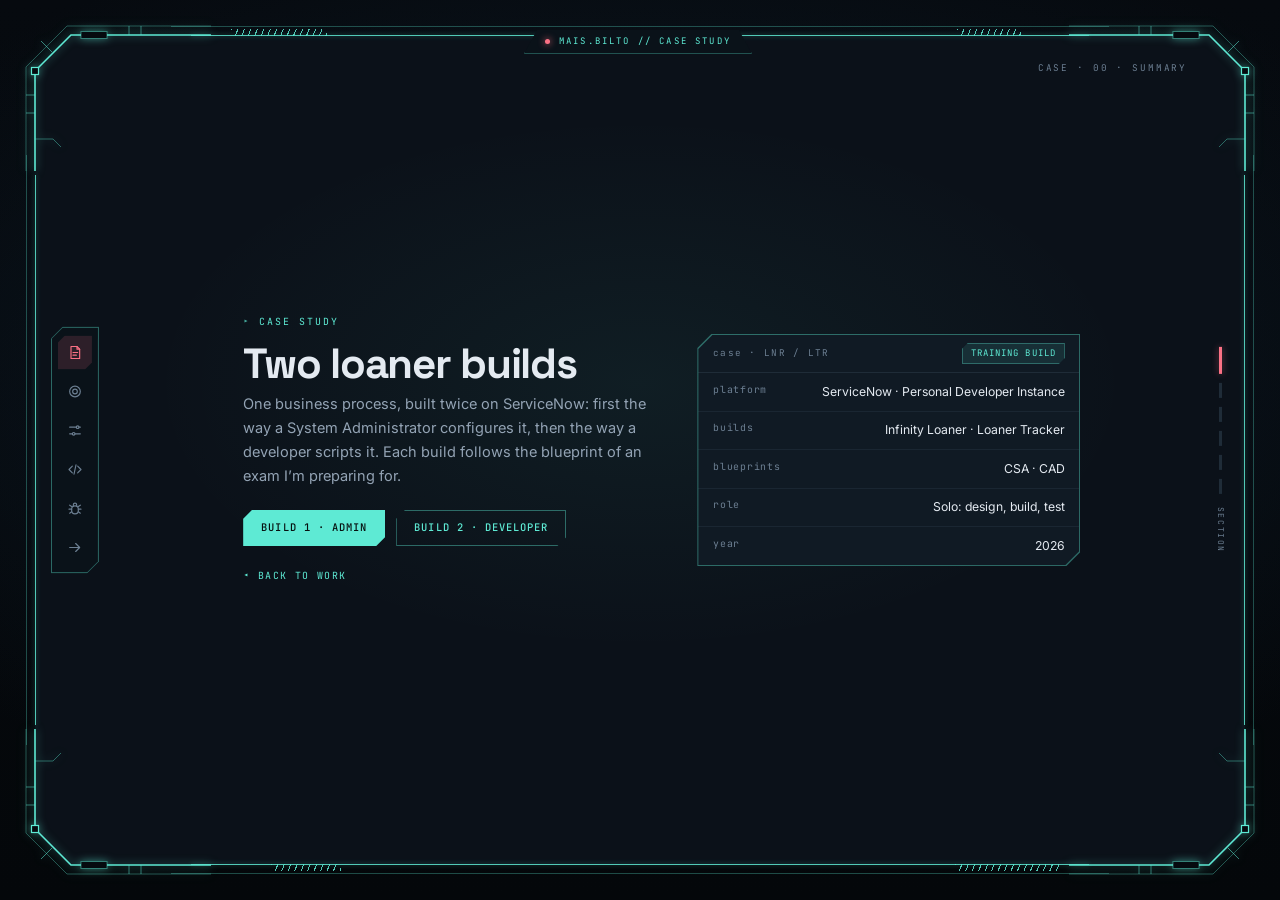
==== projects/loaner-builds.html @ 34bb25aa "Add loaner builds case study New combined case study page for Infinity Loaner and Loaner Tracker, wi" ====
<!DOCTYPE html>
<html lang="en">
<head>
<meta charset="UTF-8">
<meta name="viewport" content="width=device-width, initial-scale=1.0">
<title>Two Loaner Builds — Mais Bilto</title>
<meta name="description" content="Case study: a device loaner process built twice on a ServiceNow Personal Developer Instance, once as an administrator (CSA blueprint) and once as a scoped app (CAD blueprint).">
<meta name="color-scheme" content="dark">

<meta property="og:title" content="Two Loaner Builds — Mais Bilto">
<meta property="og:description" content="One device loaner process, built twice on ServiceNow: admin configuration and a scoped app.">
<meta property="og:type" content="article">

<!-- Same first-paint gate as index.html: body stays hidden until the LAST rule
     of main.css applies, so main.css must stay the last stylesheet below. -->
<style>
  body{margin:0;background:#060a0f;color:#e4eaf1;
       font-family:Inter,"Segoe UI",system-ui,sans-serif}
  a{color:#5eead4;text-decoration:none}
  .skip-link{position:absolute;top:-100%;left:1rem}
  .pre body{visibility:hidden}
</style>
<script>
  (function(){
    var r = document.documentElement;
    r.className += (r.className ? ' ' : '') + 'pre';
    setTimeout(function(){ r.classList.remove('pre'); }, 1500);
  })();
</script>

<link rel="preconnect" href="https://fonts.googleapis.com">
<link rel="preconnect" href="https://fonts.gstatic.com" crossorigin>
<link href="https://fonts.googleapis.com/css2?family=Inter:wght@400;500;600&family=JetBrains+Mono:wght@400;500;700&family=Space+Grotesk:wght@600;700&display=swap" rel="stylesheet">

<link rel="stylesheet" href="../css/base.css">
<link rel="stylesheet" href="../css/case.css">
<link rel="stylesheet" href="../css/main.css">
</head>
<body class="cs">
<a class="skip-link" href="#deck">Skip to content</a>

<svg width="0" height="0" style="position:absolute" aria-hidden="true">
  <symbol id="corner" viewBox="0 0 190 150">
    <path d="M190 14 H 50 L 14 50 V 150" fill="none" stroke="#5eead4" stroke-width="1.6"/>
    <path d="M190 5 H 46 L 5 46 V 150" fill="none" stroke="rgba(94,234,212,.34)" stroke-width="1"/>
    <path d="M31 31 L 20 20" stroke="rgba(94,234,212,.55)" stroke-width="1"/>
    <path d="M14 74 H 5" stroke="rgba(94,234,212,.5)" stroke-width="1"/>
    <path d="M14 92 H 5" stroke="rgba(94,234,212,.5)" stroke-width="1"/>
    <path d="M108 14 V 5" stroke="rgba(94,234,212,.5)" stroke-width="1"/>
    <path d="M120 14 V 5" stroke="rgba(94,234,212,.5)" stroke-width="1"/>
    <rect x="10.5" y="46.5" width="7" height="7" fill="#060a0f" stroke="#5eead4" stroke-width="1.2"/>
    <rect x="60" y="10.5" width="26" height="7" fill="#060a0f" stroke="rgba(94,234,212,.45)" stroke-width="1"/>
    <path d="M14 118 H 32 L 40 126" fill="none" stroke="rgba(94,234,212,.4)" stroke-width="1"/>
  </symbol>
</svg>


<div class="stage">

  <div class="frame">
    <nav class="rail" aria-label="Sections">
     <div class="fill">
      <a href="#top" data-to="top" class="on" aria-label="Summary"><svg width="24" height="24" viewBox="0 0 24 24" fill="none" stroke="currentColor" stroke-width="1.7" stroke-linecap="round" stroke-linejoin="round"><path d="M6 3h9l4 4v14H6z"/><path d="M15 3v4h4"/><path d="M9 12h7M9 16h5"/></svg></a>
      <a href="#problem" data-to="problem" aria-label="The problem"><svg width="24" height="24" viewBox="0 0 24 24" fill="none" stroke="currentColor" stroke-width="1.7" stroke-linecap="round" stroke-linejoin="round"><circle cx="12" cy="12" r="8"/><circle cx="12" cy="12" r="3.5"/></svg></a>
      <a href="#admin" data-to="admin" aria-label="Build 1, admin"><svg width="24" height="24" viewBox="0 0 24 24" fill="none" stroke="currentColor" stroke-width="1.7" stroke-linecap="round" stroke-linejoin="round"><path d="M4 7h10M18 7h2M4 17h4M12 17h8"/><circle cx="16" cy="7" r="2"/><circle cx="10" cy="17" r="2"/></svg></a>
      <a href="#dev" data-to="dev" aria-label="Build 2, developer"><svg width="24" height="24" viewBox="0 0 24 24" fill="none" stroke="currentColor" stroke-width="1.7" stroke-linecap="round" stroke-linejoin="round"><path d="m8 7-5 5 5 5M16 7l5 5-5 5M13.5 5l-3 14"/></svg></a>
      <a href="#debug" data-to="debug" aria-label="Debugging"><svg width="24" height="24" viewBox="0 0 24 24" fill="none" stroke="currentColor" stroke-width="1.7" stroke-linecap="round" stroke-linejoin="round"><rect x="7" y="8" width="10" height="12" rx="5"/><path d="M9.5 8V6.5a2.5 2.5 0 0 1 5 0V8M3 13h4M17 13h4M4 19l3-2M20 19l-3-2M4 7l3 2M20 7l-3 2"/></svg></a>
      <a href="#next" data-to="next" aria-label="What's next"><svg width="24" height="24" viewBox="0 0 24 24" fill="none" stroke="currentColor" stroke-width="1.7" stroke-linecap="round" stroke-linejoin="round"><path d="M4 12h15M13 6l6 6-6 6"/></svg></a>
     </div>
    </nav>

    <div class="prog" aria-hidden="true"><i class="on"></i><i></i><i></i><i></i><i></i><i></i><b>SECTION</b></div>

    <main class="deck hidescroll" id="deck">

      <!-- ===== 00 · summary ===== -->
      <section class="card cs-hero" id="top">
        <span class="card-tag">CASE · 00 · SUMMARY</span>
        <div class="card-inner">
          <div class="split">
            <div>
              <p class="eyebrow" data-anim style="--i:0">Case study</p>
              <h1 data-anim style="--i:1">Two loaner builds</h1>
              <p class="lede" data-anim style="--i:2">One business process, built twice on ServiceNow: first the way a System Administrator configures it, then the way a developer scripts it. Each build follows the blueprint of an exam I&rsquo;m preparing for.</p>
              <div class="acts" data-anim style="--i:3"><a class="btn" href="#admin">Build 1 &middot; admin</a><a class="btn ghost" href="#dev">Build 2 &middot; developer</a></div>
              <a class="cs-back" href="../index.html#work" data-anim style="--i:4">&#9666; Back to work</a>
            </div>
            <div class="panel" data-anim style="--i:5">
              <div class="fill">
                <div class="p-head"><span>case &middot; LNR / LTR</span><span class="pill">TRAINING BUILD</span></div>
                <dl class="rows">
                  <div class="rrow"><dt>platform</dt><dd>ServiceNow &middot; Personal Developer Instance</dd></div>
                  <div class="rrow"><dt>builds</dt><dd>Infinity Loaner &middot; Loaner Tracker</dd></div>
                  <div class="rrow"><dt>blueprints</dt><dd>CSA &middot; CAD</dd></div>
                  <div class="rrow"><dt>role</dt><dd>Solo: design, build, test</dd></div>
                  <div class="rrow"><dt>year</dt><dd>2026</dd></div>
                </dl>
              </div>
            </div>
          </div>
        </div>
      </section>

      <!-- ===== 01 · the problem ===== -->
      <section class="card" id="problem">
        <span class="card-tag">CASE · 01 · PROBLEM</span>
        <div class="card-inner">
          <h2 data-anim style="--i:0">The problem</h2>
          <p class="sub" data-anim style="--i:1">TEMPORARY DEVICES, TRACKED</p>
          <div class="prose" data-anim style="--i:2">
            <p>Employees sometimes need a temporary device: their laptop is in for repair, they are travelling, or they have just joined and their equipment has not arrived. The request has to be approved, a device has to be found and handed over, and someone has to notice when it is not returned.</p>
            <p>I built that process twice. The first build uses the platform&rsquo;s configuration tools, the way an administrator would. The second is a scoped application where the rules live in scripts, the way a developer would build it.</p>
          </div>
          <ul class="caps cs-pair">
            <li data-anim style="--i:3"><div class="fill">
              <span class="tk-id">BUILD 01 &middot; CSA</span>
              <h3>Infinity Loaner Program</h3>
              <p>A custom table, a catalog request form, an approval flow, a fulfilment board, a dashboard and access controls.</p>
              <a href="#admin">Read build 1 &#9656;</a>
            </div></li>
            <li data-anim style="--i:4"><div class="fill">
              <span class="tk-id">BUILD 02 &middot; CAD</span>
              <h3>Loaner Tracker</h3>
              <p>A scoped app with its own roles, scripted ACLs, client and server validation, GlideAjax and an outbound REST call.</p>
              <a href="#dev">Read build 2 &#9656;</a>
            </div></li>
          </ul>
        </div>
      </section>

      <!-- ===== 02 · build 1 · admin ===== -->
      <section class="card" id="admin">
        <span class="card-tag">CASE · 02 · BUILD 1</span>
        <div class="card-inner">
          <h2 data-anim style="--i:0">Infinity Loaner Program</h2>
          <p class="sub" data-anim style="--i:1">BUILD 01 &middot; ADMIN &middot; CSA BLUEPRINT &middot; GLOBAL SCOPE</p>

          <div class="cs-items" data-anim style="--i:2">
            <div><p class="label">Data model</p><p>A Loaner Request table (<code>u_loaner_request</code>) that extends Task, with its own <code>LNR</code> numbering. Number is read-only on this table only, through a dictionary override, so Task and its other child tables are untouched.</p></div>
            <div><p class="label">Request form</p><p>A catalog record producer, <em>Request a Loaner Device</em>. A catalog client script limits the device models to the ones allowed for the request type: Standard gets the Infinity HHD, Executive gets the HHD Pro.</p></div>
            <div><p class="label">Approval</p><p>A Workflow Studio flow runs when a request is created: it asks for approval, then moves the request to Work in Progress, or to Closed Incomplete if it is rejected.</p></div>
            <div><p class="label">Fulfilment</p><p>A Visual Task Board with one lane per state; dragging a card updates the record. Notifications go out when a request is created and when it is assigned.</p></div>
            <div><p class="label">Reporting</p><p>An operations dashboard with totals, overdue loans, and requests by priority, device model, state and assignee.</p></div>
            <div><p class="label">Security</p><p>Requesters can read only the requests they opened. Only <code>itil</code> users can change the device model, and a Deny-Unless ACL locks a request once it is closed.</p></div>
            <div><p class="label">Device data</p><p>The device inventory comes in from a CSV through an import set and transform map. It coalesces on serial number, so a re-import updates existing devices instead of duplicating them.</p></div>
            <div><p class="label">CMDB</p><p>A device CI is related to the Email service it depends on, so the dependency view shows what a missing device affects.</p></div>
          </div>

          <div class="cs-figs">
            <figure class="shot" data-anim style="--i:3"><div class="fill">
              <div class="shot-bar"><em>&#9656;</em>REQUEST FORM &middot; SERVICE PORTAL</div>
              <a class="shot-link" href="../assets/img/work/loaner-order-form.webp" data-title="Request a Loaner Device &middot; catalog form" data-note="Standard request: only the Infinity HHD is offered">
                <img src="../assets/img/work/loaner-order-form.webp" alt="The Request a Loaner Device form in the Service Portal, with request type Standard, device model Infinity HHD and a reason for the request" loading="lazy"></a>
            </div></figure>
            <figure class="shot" data-anim style="--i:4"><div class="fill">
              <div class="shot-bar"><em>&#9656;</em>APPROVAL FLOW &middot; WORKFLOW STUDIO</div>
              <a class="shot-link" href="../assets/img/work/loaner-approval-flow.webp" data-title="Loaner Request Approval &middot; flow" data-note="Approved: Work in Progress. Otherwise: Closed Incomplete">
                <img src="../assets/img/work/loaner-approval-flow.webp" alt="A Workflow Studio flow: trigger on Loaner Request created, ask for approval, then an if branch that updates the record either way" loading="lazy"></a>
            </div></figure>
            <figure class="shot wide" data-anim style="--i:5"><div class="fill">
              <div class="shot-bar"><em>&#9656;</em>FULFILMENT &middot; VISUAL TASK BOARD</div>
              <a class="shot-link" href="../assets/img/work/loaner-board.webp" data-title="Infinity Loaner Program Board" data-note="One lane per state; LNR numbers on every card">
                <img src="../assets/img/work/loaner-board.webp" alt="A Visual Task Board with lanes Pending, Open, Work in Progress, Closed Complete, Closed Incomplete and Closed Skipped, holding loaner request cards with LNR numbers" loading="lazy"></a>
            </div></figure>
            <figure class="shot wide" data-anim style="--i:6"><div class="fill">
              <div class="shot-bar"><em>&#9656;</em>REPORTING &middot; OPERATIONS DASHBOARD</div>
              <a class="shot-link" href="../assets/img/work/loaner-dashboard.webp" data-title="Infinity Loaner Operations &middot; dashboard" data-note="ServiceNow Personal Developer Instance">
                <img src="../assets/img/work/loaner-dashboard.webp" alt="A ServiceNow dashboard for the Infinity Loaner programme: total requests and overdue counts, and charts of requests by priority, device model, state, return month and assignee" loading="lazy"></a>
            </div></figure>
          </div>
        </div>
      </section>

      <!-- ===== 03 · build 2 · developer ===== -->
      <section class="card" id="dev">
        <span class="card-tag">CASE · 03 · BUILD 2</span>
        <div class="card-inner">
          <h2 data-anim style="--i:0">Loaner Tracker</h2>
          <p class="sub" data-anim style="--i:1">BUILD 02 &middot; DEVELOPER &middot; CAD BLUEPRINT &middot; SCOPED APP</p>

          <div class="cs-items" data-anim style="--i:2">
            <div><p class="label">Scoped app</p><p>Its own scope and a Loaner Request table that extends Task, numbered <code>LTR</code>, with a Device reference to the CMDB, a loan reason and a return date.</p></div>
            <div><p class="label">Roles</p><p>A chain of three roles: admin contains user, which contains requester. I tested every rule with a user who holds only the user role.</p></div>
            <div><p class="label">Access controls</p><p>Requesters can create, read and edit; only admins can delete. A scripted write ACL allows the record&rsquo;s owner or an app admin, and field ACLs open the description fields to requesters.</p></div>
            <div><p class="label">Validation</p><p>A UI policy makes the return date mandatory for travel loans. A client script rejects past dates as you type, and a before business rule enforces the same rule on the server.</p></div>
            <div><p class="label">GlideAjax</p><p>When a device is picked, the form calls a client-callable Script Include. It counts the device&rsquo;s active loans with GlideAggregate and the form warns if the device is already out.</p></div>
            <div><p class="label">Automation</p><p>A flow, <em>Prioritize travel loans</em>, runs when a request is created with Travel as the loan reason and raises it to Priority 2 &ndash; High, running as the system user. The app also has a CSV import that coalesces on number, and an outbound REST message tested against a demo API.</p></div>
          </div>

          <div class="cs-figs">
            <figure class="shot wide" data-anim style="--i:3"><div class="fill">
              <div class="shot-bar"><em>&#9656;</em>THE FORM &middot; THREE RULES AT ONCE</div>
              <a class="shot-link" href="../assets/img/work/tracker-form.webp" data-title="Loaner Tracker &middot; request form" data-note="UI policy, GlideAjax warning and the past-date check on one form">
                <img src="../assets/img/work/tracker-form.webp" alt="The Loaner Tracker form: loan reason Travel makes Return date mandatory, a blue message says the device already has one active loan, and a red message says the return date cannot be in the past" loading="lazy"></a>
            </div></figure>
            <figure class="shot wide" data-anim style="--i:4"><div class="fill">
              <div class="shot-bar"><em>&#9656;</em>SCRIPT INCLUDE &middot; LoanerAjaxUtils &middot; CLIENT-CALLABLE</div>
<pre class="cs-code"><code><span class="k">var</span> LoanerAjaxUtils = Class.create();
LoanerAjaxUtils.prototype = Object.extendsObject(global.<span class="k">AbstractAjaxProcessor</span>, {

    getActiveLoanCount: <span class="k">function</span>() {
        <span class="k">var</span> deviceId  = <span class="k">this</span>.getParameter(<span class="s">'sysparm_device_id'</span>);
        <span class="k">var</span> currentId = <span class="k">this</span>.getParameter(<span class="s">'sysparm_current_id'</span>);

        <span class="k">var</span> ga = <span class="k">new</span> <span class="k">GlideAggregate</span>(<span class="s">'x_2103288_loaner_0_loaner_request'</span>);
        ga.addQuery(<span class="s">'device'</span>, deviceId);
        ga.addQuery(<span class="s">'active'</span>, <span class="k">true</span>);
        ga.addQuery(<span class="s">'sys_id'</span>, <span class="s">'!='</span>, currentId);   <span class="c">// an edited loan must not count itself</span>
        ga.addAggregate(<span class="s">'COUNT'</span>);
        ga.query();
        <span class="k">return</span> ga.next() ? ga.getAggregate(<span class="s">'COUNT'</span>) : <span class="s">'0'</span>;
    },

    type: <span class="s">'LoanerAjaxUtils'</span>
});</code></pre>
            </div></figure>
          </div>
        </div>
      </section>

      <!-- ===== 04 · debugging ===== -->
      <section class="card" id="debug">
        <span class="card-tag">CASE · 04 · DEBUGGING</span>
        <div class="card-inner">
          <h2 data-anim style="--i:0">Three things that broke</h2>
          <p class="sub" data-anim style="--i:1">SYMPTOM &middot; CAUSE &middot; FIX &middot; LESSON</p>

          <div class="cs-bugs">
            <article class="panel" data-anim style="--i:2"><div class="fill">
              <div class="p-head"><span>BUG 01 &middot; BUILD 1</span><span class="pill">FIXED</span></div>
              <dl class="rows">
                <div class="rrow"><dt>symptom</dt><dd><h3>The renumber that said it worked</h3>A background script renumbered 23 old requests and reported 23 updates, but every record still started with <code>TASK</code>.</dd></div>
                <div class="rrow"><dt>cause</dt><dd><code>getNextObjNumberPadded()</code> on the record took its number from the parent table&rsquo;s counter, not the Loaner Request one.</dd></div>
                <div class="rrow"><dt>fix</dt><dd>Named the counter explicitly with <code>new NumberManager('u_loaner_request')</code>, tested on one record with <code>setLimit(1)</code>, then ran the rest.</dd></div>
                <div class="rrow"><dt>lesson</dt><dd>Check the result, not the row count.</dd></div>
              </dl>
            </div></article>

            <article class="panel" data-anim style="--i:3"><div class="fill">
              <div class="p-head"><span>BUG 02 &middot; BUILD 2</span><span class="pill">FIXED</span></div>
              <dl class="rows">
                <div class="rrow"><dt>symptom</dt><dd><h3>The date check you could walk around</h3>A past return date was blocked on the form, but the same value saved without complaint when edited from the list.</dd></div>
                <div class="rrow"><dt>cause</dt><dd>Client scripts only run on the form. List editing never loads them.</dd></div>
                <div class="rrow"><dt>fix</dt><dd>A before business rule with the same check, so the server rejects the save whichever way it arrives.</dd></div>
                <div class="rrow"><dt>lesson</dt><dd>Client checks are feedback; the rule itself belongs on the server.</dd></div>
              </dl>
            </div></article>

            <article class="panel" data-anim style="--i:4"><div class="fill">
              <div class="p-head"><span>BUG 03 &middot; BUILD 2</span><span class="pill">FIXED</span></div>
              <dl class="rows">
                <div class="rrow"><dt>symptom</dt><dd><h3>Fields a requester could not edit</h3>Requesters could write to their own requests, yet Description stayed read-only.</dd></div>
                <div class="rrow"><dt>cause</dt><dd>The table extends Task, so it inherits Task&rsquo;s field ACLs, and <code>task.description</code> requires <code>itil</code>.</dd></div>
                <div class="rrow"><dt>fix</dt><dd>Field ACLs on the app&rsquo;s own table for description and short description.</dd></div>
                <div class="rrow"><dt>lesson</dt><dd>Extending a table inherits its security, not just its fields.</dd></div>
              </dl>
            </div></article>
          </div>
        </div>
      </section>

      <!-- ===== 05 · next ===== -->
      <section class="card" id="next">
        <span class="card-tag">CASE · 05 · NEXT</span>
        <div class="card-inner">
          <h2 data-anim style="--i:0">What I&rsquo;d do next</h2>
          <p class="sub" data-anim style="--i:1">KNOWN GAPS</p>
          <ul class="cs-next" data-anim style="--i:2">
            <li><p>The closed-request ACL blocks edits but not deletes. A matching delete rule would close that gap.</p></li>
            <li><p>State is not on the Infinity Loaner form, so a fulfiller has to use the board or the list to see it.</p></li>
            <li><p>In Loaner Tracker the requester picks the device. In a real process the fulfiller would assign one from stock, and the &ldquo;already on loan&rdquo; check would protect them instead.</p></li>
            <li><p>Most of Build 1 sits in the Default update set; only the last change was captured in a named one. Next time, a named update set from the first change.</p></li>
          </ul>
          <div class="acts" data-anim style="--i:3" ><a class="btn ghost" href="../index.html#work">&#9666; Back to work</a><a class="btn" href="../index.html#contact">Get in touch</a></div>
          <div class="foot" data-anim style="--i:4"><span>&copy; 2026 MAIS BILTO</span><span>BUILT ON A PERSONAL DEVELOPER INSTANCE</span></div>
        </div>
      </section>

    </main>
  </div>

  <div class="deco" aria-hidden="true">
    <svg class="cnr tl" width="190" height="150"><use href="#corner"/></svg>
    <svg class="cnr tr" width="190" height="150"><use href="#corner"/></svg>
    <svg class="cnr bl" width="190" height="150"><use href="#corner"/></svg>
    <svg class="cnr br" width="190" height="150"><use href="#corner"/></svg>

    <span class="ln h t"></span><span class="ln h b"></span>
    <span class="ln v l"></span><span class="ln v r"></span>
    <span class="ln h t out"></span><span class="ln h b out"></span>
    <span class="ln v l out"></span><span class="ln v r out"></span>

    <span class="hatch a"></span><span class="hatch b"></span>
    <span class="hatch c"></span><span class="hatch d"></span>

    <div class="plate"><i></i>MAIS.BILTO // CASE STUDY</div>
  </div>

</div>

<dialog class="lb" id="lb" aria-label="Image viewer">
  <button class="lb-x" id="lb-x" aria-label="Close">&#10005;</button>
  <button class="lb-nav prev" id="lb-prev" aria-label="Previous">&#10094;</button>
  <button class="lb-nav next" id="lb-next" aria-label="Next">&#10095;</button>
  <div class="lb-frame">
    <div class="fill">
      <img id="lb-img" alt="">
      <div class="lb-meta"><span id="lb-title"></span><span class="lb-count" id="lb-count"></span><span id="lb-note" class="lb-note"></span><a id="lb-verify" target="_blank" rel="noopener">Verify &#9656;</a></div>
    </div>
  </div>
</dialog>

<script src="../js/main.js" defer></script>
</body>
</html>
---- css/base.css ----
/* base.css — tokens, reset, base elements, utilities.
   Everything sized in rem; html's font-size is the single scale knob. */

  *,*::before,*::after{box-sizing:border-box}
  :root{
    --bg:#060a0f;--panel:#0b1119;--panel2:#101a24;--line:#1f2c38;
    --txt:#e4eaf1;--mut:#93a3b4;--faint:#6c7f92;
    --hud:#5eead4;--hud-dim:rgba(94,234,212,.40);--hud-glow:rgba(94,234,212,.6);
    --alert:#fb7185;--alert-dim:rgba(251,113,133,.45);
    /* interaction colour — everything that responds to the pointer.
       teal says "state", rose says "you are touching this". */
    --hover:#fb7185;--hover-dim:rgba(251,113,133,.45);--on-hover:#14080b;
    /* brighter forms of the state colours, used when a card is hovered:
       a card lights up its OWN colour rather than borrowing another one. */
    --alert-hi:#fda4af;--line-hi:#41525f;
    /* form-control boundaries need 3:1 against their own fill (WCAG 1.4.11);
       --line is a decorative divider colour and measures only 1.34:1 there. */
    --field-line:#55677a;
    --hover-glow:rgba(251,113,133,.55);--hover-wash:rgba(251,113,133,.09);
    --scroll:0;--gap:2.4rem;--rail:4.1rem;--n:2.3rem;
    --s3:.75rem;--s4:1rem;--s5:1.5rem;--s6:2rem;--s7:2.6rem;
  }
  html{scroll-behavior:smooth;
    /* one knob: every rem in this sheet scales from the viewport.
       width and height both contribute, so a short window shrinks too. */
    font-size:clamp(13px, 1.15vh + 0.25vw + 1px, 22px)}
  body{margin:0;height:100vh;height:100dvh;overflow:hidden;color:var(--txt);
    font-family:Inter,"Segoe UI",system-ui,sans-serif;line-height:1.65;
    background:
      radial-gradient(115% 85% at 50% 42%, #0d1a26 0%, transparent 62%),
      linear-gradient(180deg,#060a0f 0%,#04070a 100%)}
  .hidescroll{scrollbar-width:none}
  .hidescroll::-webkit-scrollbar{display:none}

  /* ---------- base elements ---------- */
  img{max-width:100%;height:auto;display:block}
  a{color:var(--hud);text-decoration:none;transition:color .18s}
  a:hover{color:var(--hover);text-decoration:underline;text-underline-offset:3px}
  button,input,textarea{font:inherit;color:inherit}
  :focus-visible{outline:2px solid var(--hud);outline-offset:3px;border-radius:2px}
  ::selection{background:var(--hud);color:var(--bg)}

  /* ---------- utilities ---------- */
  .visually-hidden{position:absolute!important;width:1px;height:1px;padding:0;margin:-1px;
    overflow:hidden;clip:rect(0 0 0 0);clip-path:inset(50%);white-space:nowrap;border:0}
  .skip-link{position:absolute;top:-100%;left:var(--s4);z-index:99;
    padding:.6rem 1rem;background:var(--hud);color:var(--bg);
    font-family:"JetBrains Mono",monospace;font-size:.72rem;letter-spacing:.1em}
  .skip-link:focus{top:var(--s4);text-decoration:none}
---- css/case.css ----
/* case.css — case-study pages (projects/*.html).

   Loaded BEFORE main.css on purpose: main.css must stay the last stylesheet,
   because its final rule is what reveals the page (the first-paint gate).
   Every rule here is scoped under body.cs, so it out-ranks main.css's
   single-class rules no matter which file comes later. */

  /* ---------- layout: a reading page, not a slide deck ----------
     The homepage snaps one full screen per section. A case study is long-form,
     so the sections grow to their content and the deck scrolls freely. Same
     frame, same rail, same scroll handler in main.js. */
  body.cs .deck{scroll-snap-type:none}
  body.cs .card{height:auto;min-height:0;display:block;overflow:visible;
    scroll-snap-align:none;scroll-snap-stop:normal;
    padding:var(--s7) var(--s7) var(--s7) var(--s5)}
  body.cs .card + .card{border-top:1px solid var(--line)}
  body.cs .card-inner{max-width:min(64rem,74vw);max-height:none;overflow:visible}

  /* the opening section still fills the first screen, like the homepage hero */
  body.cs .cs-hero{min-height:100%;display:flex;align-items:center}

  /* ---------- type ---------- */
  /* sits under the hero buttons: a quiet way out, not the first thing read */
  body.cs .cs-back{display:inline-block;margin-top:var(--s5);
    font-family:"JetBrains Mono",monospace;font-size:.68rem;letter-spacing:.14em;text-transform:uppercase}
  body.cs .prose p{max-width:68ch}
  body.cs .prose strong{color:var(--txt);font-weight:500}
  body.cs h3.cs-h{margin:var(--s6) 0 var(--s3);font-family:"Space Grotesk",system-ui,sans-serif;
    font-size:1.05rem;letter-spacing:-.01em}
  /* code is data, so it is monospace — the house rule */
  body.cs code{font-family:"JetBrains Mono",monospace;font-size:.86em;color:var(--txt);
    background:rgba(94,234,212,.07);padding:.05em .35em}

  /* ---------- two-build summary ---------- */
  body.cs .cs-pair{grid-template-columns:repeat(2,minmax(0,1fr));margin-top:var(--s5)}
  body.cs .cs-pair h3{font-size:1rem}
  body.cs .cs-pair .tk-id{display:block;margin-bottom:.35rem}
  body.cs .cs-pair a{font-family:"JetBrains Mono",monospace;font-size:.68rem;letter-spacing:.1em;
    text-transform:uppercase;display:inline-block;margin-top:.6rem}

  /* ---------- what was built: label + a sentence or two ---------- */
  body.cs .cs-items{display:grid;grid-template-columns:repeat(2,minmax(0,1fr));
    gap:var(--s5) var(--s6);margin:var(--s5) 0 0}
  body.cs .cs-items .label{margin:0 0 .35rem}
  body.cs .cs-items p{font-size:.86rem;line-height:1.6}

  /* ---------- screenshots ---------- */
  body.cs .cs-figs{display:grid;grid-template-columns:repeat(2,minmax(0,1fr));
    gap:var(--s5);margin-top:var(--s6)}
  body.cs .cs-figs .wide{grid-column:1 / -1}
  /* a grid item will not shrink below its content's width by default, and the
     code panel's longest line is wider than a phone: let it shrink and the
     <pre> scrolls sideways inside its own frame instead of widening the page */
  body.cs .cs-figs > *,
  body.cs .cs-items > *{min-width:0}
  /* Two figures share a row, and a grid row is as tall as its tallest item.
     The shorter one used to stretch with nothing inside to fill it, so the
     frame's teal ring colour showed through as a slab under the picture.
     Now the panel stretches with the figure and the picture centres in it,
     at its own proportions: nothing is cropped or scaled up. */
  body.cs .cs-figs .shot{display:flex;flex-direction:column}
  body.cs .cs-figs .shot > .fill{flex:1;display:flex;flex-direction:column}
  body.cs .cs-figs .shot-link{flex:1;display:flex;align-items:center;
    padding:9px;background:var(--panel2)}
  body.cs .cs-figs .shot-link img{width:100%;height:auto}

  /* ---------- code panel ---------- */
  body.cs .cs-code{margin:0;padding:var(--s4);overflow-x:auto;
    font-family:"JetBrains Mono",monospace;font-size:.72rem;line-height:1.7;color:var(--mut);
    background:var(--panel2);tab-size:4}
  body.cs .cs-code code{background:none;padding:0;font-size:inherit;color:inherit}
  body.cs .cs-code .k{color:var(--hud)}          /* keywords and API names */
  body.cs .cs-code .s{color:var(--alert-hi)}     /* strings */
  body.cs .cs-code .c{color:var(--faint)}        /* comments */

  /* ---------- debugging stories: record panels ----------
     The homepage record rows are short field/value pairs, right-aligned. These
     values are sentences, so the label gets a fixed column and the value reads
     left to right. */
  body.cs .cs-bugs{display:grid;grid-template-columns:1fr;gap:var(--s5);margin-top:var(--s5)}
  body.cs .cs-bugs .rrow{display:grid;grid-template-columns:5.5rem 1fr;gap:var(--s4)}
  body.cs .cs-bugs .rrow dd{text-align:left;color:var(--mut);font-size:.86rem;line-height:1.6}
  body.cs .cs-bugs .rrow:last-child dd{color:var(--txt)}
  body.cs .cs-bugs h3{margin:0;font-family:"Space Grotesk",system-ui,sans-serif;font-size:.98rem;
    color:var(--txt);letter-spacing:-.01em}

  /* ---------- next steps ---------- */
  body.cs .cs-next{list-style:none;padding:0;margin:var(--s5) 0 0;display:flex;flex-direction:column;gap:var(--s3)}
  body.cs .cs-next li{position:relative;padding-left:1.4rem;max-width:68ch}
  body.cs #next .acts{margin-top:var(--s6)}
  body.cs .cs-next li::before{content:"▸";position:absolute;left:0;color:var(--hud);opacity:.8}

  /* ---------- phone and short screens: the document scrolls ---------- */
  @media (max-width:60rem), (max-height:30rem){
    body.cs .card{padding:var(--s7) var(--s5) var(--s6)}
    body.cs .card:last-child{padding-bottom:96px}       /* clear the floating rail */
    body.cs .card-inner{max-width:100%}
    body.cs .cs-hero{min-height:0;display:block}
    body.cs .cs-pair,
    body.cs .cs-items,
    body.cs .cs-figs{grid-template-columns:1fr}
    body.cs .cs-bugs .rrow{grid-template-columns:1fr;gap:.2rem}
  }
---- css/main.css ----
/* main.css — layout and components. */
  /* connector line drawn from the dot toward the frame */

  /* ================= stage ================= */
  .stage{position:fixed;inset:var(--gap);z-index:1}

  /* the content frame: chamfered on all four corners */
  .frame{position:absolute;inset:0;background:var(--panel);overflow:hidden;
    clip-path:polygon(
      var(--n) 0, calc(100% - var(--n)) 0, 100% var(--n),
      100% calc(100% - var(--n)), calc(100% - var(--n)) 100%,
      var(--n) 100%, 0 calc(100% - var(--n)), 0 var(--n))}
  .frame::before{content:"";position:absolute;inset:0;pointer-events:none;z-index:1;
    background:radial-gradient(58% 46% at 50% 42%, rgba(94,234,212,.06), transparent 70%)}

  /* decoration layer sits slightly outside the frame */
  .deco{position:absolute;inset:-14px;z-index:4;pointer-events:none}
  .deco .cnr{position:absolute;display:block;filter:drop-shadow(0 0 4px var(--hud-glow))}
  .deco .cnr.tl{top:0;left:0}
  .deco .cnr.tr{top:0;right:0;transform:scaleX(-1)}
  .deco .cnr.bl{bottom:0;left:0;transform:scaleY(-1)}
  .deco .cnr.br{bottom:0;right:0;transform:scale(-1,-1)}

  /* straight runs between the corners */
  .ln{position:absolute;background:var(--hud);box-shadow:0 0 5px var(--hud-glow);opacity:.85}
  .ln.h{height:1px;left:170px;right:170px}
  .ln.v{width:1px;top:154px;bottom:154px}
  .ln.t{top:14px}.ln.b{bottom:14px}.ln.l{left:14px}.ln.r{right:14px}
  /* dim outer run */
  .ln.out{opacity:.3;box-shadow:none}
  .ln.h.out{left:150px;right:150px}
  .ln.v.out{top:134px;bottom:134px}
  .ln.t.out{top:5px}.ln.b.out{bottom:5px}.ln.l.out{left:5px}.ln.r.out{right:5px}

  /* hatch blocks on the edges */
  .hatch{position:absolute;height:7px;opacity:.85;
    background:repeating-linear-gradient(112deg,var(--hud) 0 1px,transparent 1px 6px)}
  .hatch.a{top:8px;left:210px;width:96px}
  .hatch.b{top:8px;right:238px;width:64px}
  .hatch.c{bottom:8px;left:250px;width:70px}
  .hatch.d{bottom:8px;right:200px;width:104px}

  /* label plate */
  .plate{position:absolute;top:9px;left:calc(50% - 116px);z-index:7;
    display:flex;align-items:center;gap:9px;padding:4px 20px;
    font-family:"JetBrains Mono",monospace;font-size:.62rem;letter-spacing:.24em;
    color:var(--hud);background:#0a1219;border:1px solid var(--hud-dim);border-top:0;
    clip-path:polygon(13px 0,calc(100% - 13px) 0,100% 100%,0 100%)}
  .plate i{width:5px;height:5px;background:var(--alert);border-radius:50%;
    box-shadow:0 0 7px var(--alert);animation:pulse 3.8s cubic-bezier(.45,0,.55,1) infinite}

  /* ================= rail ================= */
  .rail{position:absolute;left:16px;top:50%;translate:0 -50%;z-index:8;--n:12px;
    padding:1px;background:var(--hud-dim);
    clip-path:polygon(var(--n) 0,100% 0,100% calc(100% - var(--n)),calc(100% - var(--n)) 100%,0 100%,0 var(--n))}
  .rail .fill{--n:12px;background:rgba(8,13,19,.92);padding:8px 6px;
    display:flex;flex-direction:column;gap:5px;
    clip-path:polygon(calc(var(--n) - 1px) 0,100% 0,100% calc(100% - var(--n) + 1px),calc(100% - var(--n) + 1px) 100%,0 100%,0 calc(var(--n) - 1px))}
  .rail a{display:grid;place-items:center;width:34px;height:34px;color:var(--faint);
    text-decoration:none;transition:color .18s,background-color .18s;
    clip-path:polygon(7px 0,100% 0,100% calc(100% - 7px),calc(100% - 7px) 100%,0 100%,0 7px)}
  .rail a:hover{color:var(--hover);background:var(--hover-wash)}
  .rail a.on{color:var(--alert);background:rgba(251,113,133,.14)}
  .rail svg{width:16px;height:16px}

  .prog{position:absolute;right:18px;top:50%;translate:0 -50%;z-index:8;
    display:flex;flex-direction:column;align-items:center;gap:9px}
  .prog i{display:block;width:3px;height:15px;background:var(--line);
    transition:background-color .2s,height .2s,box-shadow .2s}
  .prog i.on{background:var(--alert);height:27px;box-shadow:0 0 7px var(--alert-dim)}
  .prog b{font-family:"JetBrains Mono",monospace;font-size:.55rem;color:var(--faint);
    writing-mode:vertical-rl;letter-spacing:.2em;font-weight:400;margin-top:4px}

  /* ================= deck ================= */
  .deck{position:absolute;inset:0;z-index:2;overflow-y:scroll;
    scroll-snap-type:y mandatory;padding-left:var(--rail)}
  .card{position:relative;height:100%;scroll-snap-align:start;scroll-snap-stop:always;
    display:flex;align-items:center;padding:var(--s7) var(--s7) var(--s7) var(--s5);overflow:hidden}
  /* rem is capped at 22px by the html clamp, so on a large monitor the rem
     term binds and the vw term never does. Both have to move together. */
  .card-inner{width:100%;max-width:min(74rem,76vw);margin-inline:auto;max-height:100%;overflow-y:auto}


  .card-tag{position:absolute;top:26px;right:58px;z-index:3;
    font-family:"JetBrains Mono",monospace;font-size:.64rem;letter-spacing:.2em;color:var(--faint)}

  .js-anim [data-anim]{opacity:0;transform:translateY(14px)}
  .js-anim .card.in [data-anim]{animation:rise .55s cubic-bezier(.22,.8,.3,1) forwards;
    animation-delay:calc(var(--i,0) * 85ms)}
  @keyframes rise{to{opacity:1;transform:none}}

  /* ================= type & panels ================= */
  .eyebrow{font-family:"JetBrains Mono",monospace;font-size:.68rem;letter-spacing:.2em;
    text-transform:uppercase;color:var(--hud);margin:0 0 var(--s3)}
  .eyebrow::before{content:"▸ ";opacity:.7}
  h1{font-family:"Space Grotesk",system-ui,sans-serif;font-size:2.9rem;font-weight:700;
    letter-spacing:-.03em;line-height:1.04;margin:0 0 .45rem}
  h2{font-family:"Space Grotesk",system-ui,sans-serif;font-size:2.1rem;font-weight:700;
    letter-spacing:-.025em;margin:0 0 .3rem}
  .sub{font-family:"JetBrains Mono",monospace;font-size:.7rem;color:var(--faint);
    letter-spacing:.16em;margin:0 0 var(--s5)}
  .role{font-size:1.15rem;color:var(--mut);margin:0 0 var(--s4)}
  .role b{color:var(--hud);font-weight:500}
  p{color:var(--mut);margin:0}
  .lede{max-width:50ch;margin-bottom:var(--s5)}
  .prose{display:flex;flex-direction:column;gap:var(--s4)}
  .acts{display:flex;gap:var(--s3);flex-wrap:wrap}
  .btn{--n:9px;display:inline-block;font-family:"JetBrains Mono",monospace;font-size:.72rem;
    letter-spacing:.1em;text-transform:uppercase;font-weight:500;padding:.65rem 1.25rem;
    text-decoration:none;cursor:pointer;color:#07100f;background:var(--hud);border:0;
    clip-path:polygon(var(--n) 0,100% 0,100% calc(100% - var(--n)),calc(100% - var(--n)) 100%,0 100%,0 var(--n));
    transition:background-color .18s,color .18s,box-shadow .18s}
  .btn:hover{background:var(--hover);color:var(--on-hover);text-decoration:none}

  /* the ghost button keeps the house colour on purpose: it is the one
     control that should still read as teal when the pointer is on it */
  .btn.ghost{background:transparent;color:var(--hud);box-shadow:inset 0 0 0 1px var(--hud-dim)}
  .btn.ghost:hover{background:rgba(94,234,212,.10);color:var(--hud);
    box-shadow:inset 0 0 0 1px var(--hud);text-decoration:none}
  .split{display:grid;grid-template-columns:1fr .92fr;gap:var(--s7);align-items:center}
  /* the hero balances two blocks of similar height, so centring reads well
     there. Contact pairs a two-line paragraph with a tall form, and centring
     left the paragraph floating in the middle of it. */
  #contact .split{align-items:start}
  .panel{--n:14px;padding:1px;background:var(--hud-dim)}
  .panel,.panel > .fill{clip-path:polygon(var(--n) 0,100% 0,100% calc(100% - var(--n)),calc(100% - var(--n)) 100%,0 100%,0 var(--n))}
  .panel > .fill{background:var(--panel2)}
  .p-head{display:flex;justify-content:space-between;align-items:center;gap:var(--s3);
    padding:.55rem var(--s4);border-bottom:1px solid var(--line);
    font-family:"JetBrains Mono",monospace;font-size:.64rem;letter-spacing:.14em;color:var(--faint)}
  .rows{margin:0}
  .rrow{display:flex;justify-content:space-between;gap:var(--s4);padding:.6rem var(--s4);
    border-bottom:1px solid rgba(31,44,56,.7);font-size:.84rem}
  .rrow:last-child{border-bottom:0}
  .rrow dt{font-family:"JetBrains Mono",monospace;font-size:.68rem;color:var(--faint);letter-spacing:.08em}
  .rrow dd{margin:0;text-align:right;color:var(--txt)}
  .pill{font-family:"JetBrains Mono",monospace;font-size:.62rem;letter-spacing:.12em;
    padding:3px 9px;color:var(--hud);background:rgba(94,234,212,.1);
    box-shadow:inset 0 0 0 1px rgba(94,234,212,.32);
    clip-path:polygon(6px 0,100% 0,100% calc(100% - 6px),calc(100% - 6px) 100%,0 100%,0 6px)}
  .label{font-family:"JetBrains Mono",monospace;font-size:.66rem;letter-spacing:.2em;
    text-transform:uppercase;color:var(--faint);margin:var(--s6) 0 var(--s4)}
  .label::before{content:"// "}
  .caps{display:grid;grid-template-columns:repeat(4,minmax(0,1fr));gap:var(--s3);list-style:none;padding:0;margin:0}
  .caps li{--n:10px;padding:1px;background:var(--line);transition:background-color .2s}
  .caps li,.caps li > .fill{clip-path:polygon(var(--n) 0,100% 0,100% calc(100% - var(--n)),calc(100% - var(--n)) 100%,0 100%,0 var(--n))}
  .caps li > .fill{background:var(--panel2);padding:var(--s4);height:100%}
  .caps li:hover{background:var(--hover-dim)}
  .caps h3{margin:0 0 .25rem;font-family:"Space Grotesk",system-ui,sans-serif;font-size:.9rem}
  .caps p{font-size:.79rem;line-height:1.5}
  .meta{font-family:"JetBrains Mono",monospace;font-size:.68rem;color:var(--faint);
    letter-spacing:.08em;margin-bottom:var(--s4)}
  .tags{display:flex;flex-wrap:wrap;gap:.45rem;list-style:none;padding:0;margin:var(--s4) 0}
  .tags li{font-family:"JetBrains Mono",monospace;font-size:.66rem;color:var(--mut);
    padding:4px 9px;background:rgba(16,26,36,.9);box-shadow:inset 0 0 0 1px var(--line);
    clip-path:polygon(6px 0,100% 0,100% calc(100% - 6px),calc(100% - 6px) 100%,0 100%,0 6px)}
  .more{color:var(--hud);text-decoration:none;transition:color .18s;font-family:"JetBrains Mono",monospace;
    font-size:.72rem;letter-spacing:.1em;text-transform:uppercase}
  .shot,.record{--n:14px;padding:1px;background:var(--hud-dim);margin:0}
  .shot,.shot > .fill,.record,.record > .fill{clip-path:polygon(var(--n) 0,100% 0,100% calc(100% - var(--n)),calc(100% - var(--n)) 100%,0 100%,0 var(--n))}
  .shot > .fill,.record > .fill{background:var(--panel)}
  .shot-bar{display:flex;align-items:center;gap:7px;padding:.5rem var(--s4);
    border-bottom:1px solid var(--line);font-family:"JetBrains Mono",monospace;
    font-size:.62rem;letter-spacing:.12em;color:var(--faint)}
  .shot-bar em{font-style:normal;color:var(--hud);opacity:.85}
  .shot-body{min-height:11rem;display:grid;place-items:center;padding:var(--s6) var(--s5);
    background:repeating-linear-gradient(45deg,rgba(94,234,212,.028) 0 7px,transparent 7px 14px)}
  .shot-body span{font-family:"JetBrains Mono",monospace;font-size:.68rem;color:var(--faint);
    text-align:center;line-height:1.95;letter-spacing:.04em}
  .shot-body span em{font-style:normal;color:var(--hud);display:block;margin-bottom:.4rem;opacity:.85}
  .links{list-style:none;padding:0;margin:var(--s4) 0 0;display:flex;flex-direction:column;gap:.45rem}
  .links a{font-family:"JetBrains Mono",monospace;font-size:.8rem;color:var(--hud);text-decoration:none}
  .links a:hover{color:var(--hover);text-decoration:underline;text-underline-offset:4px}
  .field{display:flex;flex-direction:column;gap:.45rem;margin-bottom:var(--s4)}
  .foot{display:flex;justify-content:space-between;gap:var(--s4);flex-wrap:wrap;
    color:var(--faint);font-family:"JetBrains Mono",monospace;font-size:.66rem;letter-spacing:.1em;
    margin-top:var(--s5);padding-top:var(--s4);border-top:1px solid var(--line)}


  /* ================= project cards ================= */
  /* ---- ONE attribute drives every difference between states ---- */
  .hc-wrap{--seg:var(--alert);--seg-glow:var(--alert-dim);--st:var(--line);--st-hi:var(--line-hi);--st-glow:transparent;--beam:.07;--thumb:.42;--lift:-2px}
  .hc-wrap[data-status="active"]  {--st:var(--alert);  --st-hi:var(--alert-hi);--st-glow:var(--alert-dim);       --beam:.26;--thumb:1;  --lift:-4px}
  .hc-wrap[data-status="complete"]{--seg:var(--hud);--seg-glow:var(--hud-glow);--st:var(--hud-dim);--st-hi:var(--hud);--st-glow:rgba(94,234,212,.32);   --beam:.16;--thumb:.9; --lift:-3px}

  .hc-wrap::after{background:radial-gradient(52% 100% at 50% 0%, var(--st-glow), transparent 74%);
    opacity:var(--beam)}
  .hc-wrap:hover::after{opacity:calc(var(--beam) + .34)}
  .hc{background:var(--st)}
  .hc::after{background:var(--st);box-shadow:0 0 9px var(--st-glow)}
  .hc-thumb{opacity:var(--thumb)}
  /* rose now MEANS "in progress", so it can't double as the hover colour —
     a hovered complete card would have read as active. Each card brightens
     its own --st instead, which keeps the status legible while hovered. */
  .hc-wrap:hover .hc{background:var(--st-hi);transform:translateY(var(--lift))}
  .hc-wrap[data-status="scheduled"] h3{color:var(--mut)}

  /* pill colour follows the status; the WORD stays in the html */
  [data-status="active"]   .hc-top .pill{color:var(--alert);background:rgba(251,113,133,.1);
    box-shadow:inset 0 0 0 1px var(--alert-dim)}
  [data-status="scheduled"] .hc-top .pill{color:var(--faint);background:transparent;
    box-shadow:inset 0 0 0 1px var(--line)}
  [data-status="active"] .tk-top .pill{color:var(--alert);background:rgba(251,113,133,.1);
    box-shadow:inset 0 0 0 1px var(--alert-dim)}
  [data-status="complete"] .hc-top .pill{color:var(--hud);background:rgba(94,234,212,.1);
    box-shadow:inset 0 0 0 1px rgba(94,234,212,.32)}

  /* footer swaps itself */
  .hc .more,.hc .soon{display:none}
  [data-status="active"] .more,[data-status="complete"] .more{display:inline-flex}
  [data-status="scheduled"] .soon{display:inline-flex}

  /* progress: one number, no per-segment classes */
  [data-progress="1"] .segbar i:nth-child(-n+1),
  [data-progress="2"] .segbar i:nth-child(-n+2),
  [data-progress="3"] .segbar i:nth-child(-n+3),
  [data-progress="4"] .segbar i:nth-child(-n+4),
  [data-progress="5"] .segbar i:nth-child(-n+5),
  [data-progress="6"] .segbar i:nth-child(-n+6){background:var(--seg);box-shadow:0 0 6px var(--seg-glow)}


  /* ---- travelling edge light, active cards only ----
     a big conic-gradient disc spins *behind* the fill; because the fill is
     opaque and inset by 1px, the only place the disc shows is the border ring,
     and the card's clip-path bends that ring around the chamfers for free. */
  .hc > .fill{position:relative;z-index:1}
  /* base ring goes quieter on the active card so the travelling light reads */


  .grid3{display:grid;grid-template-columns:repeat(4,minmax(0,1fr));gap:var(--s5);align-items:stretch}

  /* work fits its screen: nothing stretches, the thumb has a real aspect ratio */
  #work .card-inner{max-width:min(104rem,88vw);overflow:visible}
  #work .hc-thumb{flex:none;aspect-ratio:16/9;min-height:0}
  #work .hc-body{flex:none}
  @media (max-height:820px){ #work .hc-thumb{aspect-ratio:16/9} #work .hc p{display:none} }

  /* wrapper is unclipped, so the beam underneath can escape the card shape */
  .hc-wrap{position:relative;display:flex}
  /* geometry only — the colour and opacity of the beam come from --st-glow and
     --beam in the state block above. Repeating them here overrode the status. */
  .hc-wrap::after{content:"";position:absolute;left:14%;right:14%;bottom:-18px;height:28px;
    transition:opacity .25s,background .25s;pointer-events:none}

  /* likewise: no background here, or every card's border becomes the same colour */
  .hc{position:relative;padding:1px;flex:1;
    transition:background-color .22s,transform .22s,filter .22s}
  .hc-wrap:hover .hc{filter:drop-shadow(0 0 11px var(--st-glow))}
  /* One frame for every card on the site (projects and training tracks), the
     same one a case-study figure uses:
     a single 1px ring, chamfered top-left and bottom-right. The four cards
     used to have four different outlines plus a second inner ring (.edge2);
     the status colour on the ring is now the only thing that tells them apart. */
  .hc,.hc > .fill{
    clip-path:polygon(14px 0,100% 0,100% calc(100% - 14px),calc(100% - 14px) 100%,0 100%,0 14px)}
  .hc > .fill{background:var(--panel2);height:100%;display:flex;flex-direction:column}

  .hc.v4::after{left:auto;right:0;top:auto;bottom:20%;height:26%}
  .hc-wrap:not([data-status="active"]):hover .hc.v4::after{bottom:14%}

  /* ---------------- training tracks ---------------- */
  #training .card-inner{max-width:min(86rem,80vw);overflow:visible}
  /* ---------- about: capabilities + skills, side by side ---------- */
  .about-grid{display:grid;grid-template-columns:1fr 1fr;gap:var(--s4);
    margin-top:var(--s3);align-items:start}
  /* About carries the learning record above these, so the capability cards
     run tighter here than in the hero. */
  #about .caps{grid-template-columns:repeat(2,minmax(0,1fr))}
  #about .caps li > .fill{padding:var(--s3) var(--s4)}
  #about .caps p{font-size:.75rem;line-height:1.45}
  /* the panel wants the full width; running prose does not — past roughly 95
     characters a line is hard to track back from. */
  #about .prose{gap:var(--s3);max-width:88ch}
  .skills{display:flex;flex-direction:column;gap:.55rem;margin:0;padding:0;list-style:none}
  .skills > li{display:grid;grid-template-columns:5.4rem 1fr;gap:.6rem;align-items:baseline}
  .skills .k{font-family:"JetBrains Mono",monospace;font-size:.58rem;letter-spacing:.16em;
    text-transform:uppercase;color:var(--faint);padding-top:.22rem}
  .skills .v{display:flex;flex-wrap:wrap;gap:.3rem}
  .skills .v span{font-family:"JetBrains Mono",monospace;font-size:.62rem;letter-spacing:.04em;
    color:var(--mut);padding:3px 7px;background:var(--panel2);
    box-shadow:inset 0 0 0 1px var(--line);
    clip-path:polygon(5px 0,100% 0,100% calc(100% - 5px),calc(100% - 5px) 100%,0 100%,0 5px);
    transition:box-shadow .18s,color .18s}
  .skills .v span:hover{color:var(--txt);box-shadow:inset 0 0 0 1px var(--hover-dim)}

  .tracks{display:grid;grid-template-columns:repeat(2,minmax(0,1fr));gap:var(--s5);
    list-style:none;padding:0;margin:var(--s5) 0 0;align-items:stretch}
  .tk-wrap{position:relative;display:flex;--st:var(--hud-dim);--st-hi:var(--hud);--st-glow:rgba(94,234,212,.32)}
  /* the in-progress track is rose: the same "this one is live" signal the
     in-progress project card gives with its pill and progress bar. */
  .tk-wrap[data-status="active"]{--st:var(--alert);--st-hi:var(--alert-hi);--st-glow:var(--alert-dim)}
  .tk{position:relative;padding:1px;background:var(--st);flex:1;
    transition:background-color .22s,transform .22s,filter .22s}
  .tk-wrap:hover .tk{background:var(--st-hi);transform:translateY(-3px);
    filter:drop-shadow(0 0 10px var(--st-glow))}
  .tk,.tk > .fill{clip-path:polygon(14px 0,100% 0,100% calc(100% - 14px),calc(100% - 14px) 100%,0 100%,0 14px)}
  .tk > .fill{background:var(--panel2);padding:.85rem 1rem 1rem;display:flex;flex-direction:column;
    gap:.45rem;height:100%}
  .tk::after{content:"";position:absolute;width:4px;background:var(--st);
    box-shadow:0 0 9px var(--st-glow);z-index:2;left:0;top:28%;height:22%;
    transition:height .25s,top .25s}
  .tk-wrap:not([data-status="active"]):hover .tk::after{height:44%}
  .tk-wrap[data-status="active"] .tk::after{
    top:0;bottom:auto;animation:shuttle 3.2s cubic-bezier(.45,0,.55,1) infinite}
  @media (prefers-reduced-motion:reduce){
    .tk-wrap[data-status="active"] .tk::after{animation:none;top:28%;height:22%}}

  /* the same dark caption bar as the project cards. The negative margin
     cancels .fill's padding so the bar runs edge to edge. */
  .tk-top{display:flex;align-items:center;justify-content:space-between;gap:.5rem;
    margin:-.85rem -1rem .1rem;padding:.5rem 1rem;
    border-bottom:1px solid var(--line);background:var(--panel)}
  .tk-id{font-family:"JetBrains Mono",monospace;font-size:.62rem;letter-spacing:.14em;color:var(--faint)}
  .tk-id::before{content:"\25B8  ";color:var(--hud);opacity:.85}
  .tk h3{margin:.1rem 0 .1rem;font-family:"Space Grotesk",system-ui,sans-serif;
    font-size:.98rem;letter-spacing:-.01em}
  .crs{list-style:none;padding:0;margin:0;display:flex;flex-direction:column;gap:.32rem}
  .crs li{display:flex;align-items:baseline;gap:.5rem;font-size:.74rem;color:var(--mut);line-height:1.35}
  .crs .nm{flex:1}
  .crs .pv{font-family:"JetBrains Mono",monospace;font-size:.56rem;letter-spacing:.06em;
    color:var(--faint);text-align:right;flex:none;max-width:44%}
  .crs .st{width:6px;height:6px;border-radius:50%;background:var(--hud);
    box-shadow:0 0 5px var(--hud-glow);flex:none;align-self:center}
  .crs .st.now{background:var(--alert);box-shadow:0 0 7px var(--alert);
    animation:pulse 3.4s cubic-bezier(.45,0,.55,1) infinite;will-change:opacity}
  /* A dot that only drops opacity reads as a blink, because its glow stays put
     while the dot fades. Fading the two together — slowly, and not all the way —
     reads as breathing. cubic-bezier(.45,0,.55,1) is a sine curve: no hard stop
     at either end, which is what made the old 1.5s ease-in-out flicker. */
  @keyframes pulse{
    0%,100%{opacity:1;   box-shadow:0 0 7px var(--alert)}
    50%    {opacity:.62; box-shadow:0 0 3px var(--alert-dim)}
  }

  .certs{margin-top:auto;padding-top:.7rem;display:flex;gap:.4rem;flex-wrap:wrap;align-items:center}
  .certs .lbl{font-family:"JetBrains Mono",monospace;font-size:.55rem;letter-spacing:.16em;
    color:var(--faint);text-transform:uppercase;margin-right:.15rem}
  .cert{position:relative;width:3.35rem;aspect-ratio:1.414;flex:none;overflow:hidden;
    background:repeating-linear-gradient(45deg,rgba(94,234,212,.05) 0 6px,transparent 6px 12px);
    box-shadow:inset 0 0 0 1px var(--line);
    clip-path:polygon(6px 0,100% 0,100% calc(100% - 6px),calc(100% - 6px) 100%,0 100%,0 6px);
    display:grid;place-items:center;transition:box-shadow .2s,transform .2s}
  .cert img{width:100%;height:100%;object-fit:cover;display:block;
    filter:grayscale(.2) brightness(.72) contrast(1.05);transition:filter .22s}
  /*.cert:hover img{filter:none}*/
  .tk-wrap:hover .cert:not(.rest){box-shadow:inset 0 0 0 1px var(--hover-dim)}
  .cert:not(.rest):hover{transform:translateY(-2px);box-shadow:inset 0 0 0 1px var(--hover)}
  .certs .cert:nth-of-type(n+6){display:none}
  /* the +N chip is deliberately inert — no hover state at all.
     cursor:zoom-in is left as the only signal that it is clickable. */
  .cert.rest{display:flex;flex-direction:row;align-items:center;justify-content:center;gap:0;
    background:var(--line);box-shadow:inset 0 0 0 1px var(--line);cursor:zoom-in;color:var(--mut)}
  .cert.rest svg{width:20px;height:20px;flex:none;margin-left:-3px}
  .cert.rest b{font-family:"JetBrains Mono",monospace;font-size:.62rem;font-weight:500;
    letter-spacing:.02em;line-height:1}
  .lb-nav{position:absolute;top:50%;transform:translateY(-50%);z-index:4;width:38px;height:56px;
    display:grid;place-items:center;border:1px solid var(--hud-dim);background:var(--panel);
    color:var(--hud);cursor:pointer;font-size:1rem;line-height:1}
  .lb-nav:hover{background:var(--hover);color:var(--bg)}
  .lb-nav.prev{left:-19px} .lb-nav.next{right:-19px}
  .lb-nav[hidden],.lb-meta [hidden]{display:none}
  .lb-count{font-family:"JetBrains Mono",monospace;font-size:.6rem;letter-spacing:.12em;color:var(--faint)}
  a.cert{cursor:zoom-in}
  a.cert::after{content:"";position:absolute;inset:0;
    background:linear-gradient(180deg,transparent 55%,rgba(6,10,15,.55));
    opacity:0;transition:opacity .2s}
  a.cert:hover::after{opacity:1}

  /* ---- certificate lightbox (native <dialog>) ---- */
  /* fixed, not relative. A relative dialog sits in normal flow, and this one is
     the second-to-last element in the body — so when showModal() scrolled it
     into view it scrolled the page to the END of the document and closing left
     you there (measured: 2372 -> 3 -> 0). inset:0 with auto margins centres it
     in the VIEWPORT instead, which is where a modal belongs; fixed still
     establishes the containing block that .lb-nav and .lb-x position against,
     so nothing below has to change. */
  .lb{position:fixed;inset:0;margin:auto;
    border:0;padding:0;background:transparent;max-width:min(92vw,56rem);
    max-height:92vh;color:var(--txt);overflow:visible}
  .lb::backdrop{background:rgba(3,6,10,.86);backdrop-filter:blur(3px)}
  .lb-frame{position:relative;padding:1px;background:var(--hud-dim)}
  .lb-frame,.lb-frame > .fill{
    clip-path:polygon(22px 0,100% 0,100% calc(100% - 22px),calc(100% - 22px) 100%,0 100%,0 22px)}
  .lb-frame > .fill{background:var(--panel2);padding:14px}
  .lb img{display:block;width:100%;height:auto;max-height:72vh;object-fit:contain;background:#fff}
  .lb-meta{display:flex;align-items:center;gap:1rem;justify-content:space-between;
    padding-top:.7rem;font-size:.76rem;color:var(--mut)}
  .lb-note{font-family:"JetBrains Mono",monospace;font-size:.6rem;letter-spacing:.1em;
    text-transform:uppercase;color:var(--faint);white-space:nowrap}
  .lb-meta a{font-family:"JetBrains Mono",monospace;font-size:.66rem;letter-spacing:.1em;
    text-transform:uppercase;white-space:nowrap}
  .lb-x{position:absolute;top:-17px;right:-17px;z-index:4;width:34px;height:34px;
    display:grid;place-items:center;
    border:1px solid var(--hud);background:var(--panel);color:var(--hud);
    font-size:.85rem;line-height:1;cursor:pointer;border-radius:50%;
    box-shadow:0 0 10px rgba(94,234,212,.35)}
  .lb-x:hover{background:var(--hover);color:var(--bg)}

  /* bright side tab */
  /* geometry only — colour and glow come from --st / --st-glow above */
  .hc::after{content:"";position:absolute;width:4px;
    z-index:2;left:0;top:34%;height:24%;
    transition:height .25s,top .25s}
  .hc.v2::after{left:auto;right:0;top:22%;height:30%}
  .hc.v3::after{top:auto;bottom:16%;height:22%}
  .hc-wrap:not([data-status="active"]):hover .hc::after{height:46%}
  .hc-wrap:hover .hc.v3::after{bottom:12%}

  /* active only: the bright side tab shuttles up and down its own edge */
  .hc-wrap[data-status="active"] .hc::after{
    top:0;bottom:auto;animation:shuttle 3.2s cubic-bezier(.45,0,.55,1) infinite}
  @keyframes shuttle{
    0%   {top:6%;  height:16%}
    50%  {top:62%; height:30%}
    100% {top:6%;  height:16%}
  }
  @media (prefers-reduced-motion:reduce){
    .hc-wrap[data-status="active"] .hc::after{animation:none;top:34%;height:24%}
  }

  /* thumbnail area */
  .hc-thumb{position:relative;overflow:hidden;min-height:122px;display:grid;place-items:center;
    border-bottom:1px solid var(--line);
    background:repeating-linear-gradient(45deg,rgba(94,234,212,.03) 0 7px,transparent 7px 14px)}
  .hc-thumb > span{font-family:"JetBrains Mono",monospace;font-size:.6rem;letter-spacing:.1em;
    color:var(--faint);text-align:center;line-height:1.85;z-index:1;padding:0 .6rem}
  /* TBD node — the screenshot slot for a build that does not exist yet.
     A HUD node: circuit traces feeding a segmented ring, drawn once as a
     <symbol> and reused. currentColor, so it follows the slot's colour. */
  .hc-thumb .tbd-ring,.hc-thumb .tbd{grid-area:1/1;align-self:center;justify-self:center}
  .hc-thumb .tbd-ring{width:100%;max-width:19rem;height:auto;color:var(--hud);
    opacity:.58;pointer-events:none}
  .hc-thumb .tbd{position:relative;z-index:1;display:grid;place-items:center;
    color:var(--mut);text-align:center}
  .hc-thumb .tbd b{font-family:"Space Grotesk",system-ui,sans-serif;font-size:1.35rem;
    font-weight:700;letter-spacing:.2em;text-indent:.2em;line-height:1;color:var(--hud)}
  /* the caption hangs below the ring so TBD stays centred in the circle */

  .scan{position:absolute;left:0;right:0;height:2px;top:-8%;z-index:1;opacity:0;
    background:linear-gradient(90deg,transparent,var(--st-hi),transparent)}
  .hc-wrap:hover .scan{opacity:.7;animation:scanline 1.6s ease-in-out infinite}
  @keyframes scanline{from{top:-6%}to{top:104%}}

  /* body */
  .hc-body{padding:.85rem 1rem 1.05rem;display:flex;flex-direction:column;gap:.45rem;flex:1}
  /* header strip: the same caption bar a case-study figure carries, holding
     the project number and its state. Same colours too: the darker --panel
     behind it and a teal marker, so it reads as a bar above the card body. */
  .hc-top{display:flex;align-items:center;justify-content:space-between;gap:.5rem;
    padding:.5rem 1rem;border-bottom:1px solid var(--line);background:var(--panel)}
  .hc-id{font-family:"JetBrains Mono",monospace;font-size:.62rem;letter-spacing:.14em;color:var(--faint)}
  .hc-id::before{content:"\25B8  ";color:var(--hud);opacity:.85}
  .hc h3{margin:.15rem 0 0;font-family:"Space Grotesk",system-ui,sans-serif;font-size:1.02rem;letter-spacing:-.01em}
  .hc .meta{font-size:.63rem;margin:0}
  .hc p{font-size:.77rem;line-height:1.5}
  .hc .tags{margin:.2rem 0 0}
  .hc .tags li{font-size:.59rem;padding:3px 7px}

  /* segmented progress strip */
  .segbar{display:flex;gap:3px;margin-top:.35rem}
  .segbar i{flex:1;height:5px;background:var(--line);
    clip-path:polygon(2px 0,100% 0,calc(100% - 2px) 100%,0 100%)}

  .hc .more{margin-top:auto;padding-top:.6rem;font-size:.66rem;
    align-items:center;gap:.4rem}
  .hc-wrap:hover .more{color:var(--st-hi)}
  .hc .more b{font-weight:400;transition:transform .22s}
  .hc-wrap:hover .more b{transform:translateX(4px)}
  .hc .soon{margin-top:auto;padding-top:.6rem;font-family:"JetBrains Mono",monospace;
    font-size:.64rem;letter-spacing:.14em;text-transform:uppercase;color:var(--faint);
    align-items:center;gap:.4rem}
  .hc .soon::before{content:"";width:6px;height:6px;background:var(--line);
    clip-path:polygon(50% 0,100% 50%,50% 100%,0 50%)}

  /* scheduled = visibly dormant */


  @media (max-width:70rem){
    :root{--gap:26px}
    .ln.h{left:150px;right:150px}.ln.h.out{left:132px;right:132px}
    .hatch.b,.hatch.c{display:none}
  }
  @media (max-width:66rem){
    .split{grid-template-columns:1fr;gap:var(--s5)}
    .caps{grid-template-columns:repeat(2,minmax(0,1fr))}
    .grid3{grid-template-columns:1fr}
  }
  /* ─────────────────────────────────────────────────────────────────────
     PHONES AND SHORT WINDOWS — the deck stops being a deck.

     Everything above assumes one section = one screen. That premise cannot
     hold on a phone: Work alone needs four screens for four stacked cards,
     and a fixed-height section simply CLIPS the rest (measured: 1007px of
     Work unreachable on an iPhone 14). So below this breakpoint the sections
     become ordinary stacked blocks and the page scrolls continuously.
     ───────────────────────────────────────────────────────────────────── */
  /* ---------- slider control (mobile only; main.js builds it) ---------- */
  /* Hidden above the breakpoint, where Work and Training are grids and there is
     nothing to page through. It is built in JS rather than written into the
     HTML so the buttons cannot exist without the code that makes them work. */
  .sld-bar{display:none}
  .sld-btn{--n:7px;display:grid;place-items:center;width:38px;height:38px;flex:none;
    background:var(--panel2);color:var(--hud);cursor:pointer;border:0;padding:0;
    box-shadow:inset 0 0 0 1px var(--hud-dim);
    transition:color .18s,box-shadow .18s,background-color .18s;
    clip-path:polygon(var(--n) 0,100% 0,100% calc(100% - var(--n)),calc(100% - var(--n)) 100%,0 100%,0 var(--n))}
  .sld-btn:hover:not(:disabled){background:var(--hud);color:var(--on-hover)}
  .sld-btn svg{width:17px;height:17px}
  .sld-count{font-family:"JetBrains Mono",monospace;font-size:.66rem;letter-spacing:.18em;
    text-transform:uppercase;color:var(--faint);white-space:nowrap}
  .sld-count b{color:var(--hud);font-weight:500}
  @media (pointer:coarse){ .sld-btn{width:44px;height:44px} }

  /* ---------- Work & Training: desktop coverflow ---------- */
  /* Above the mobile breakpoint Work and Training stop being grids and become
     focus carousels: the centred card is full size and the others sit back,
     smaller and desaturated. main.js marks .is-current / .is-near from scroll
     position, so it stays correct however the row was moved. */
  @media (min-width:60.0625rem) and (min-height:30.0625rem){
    #work .grid3,
    #training .tracks{
      /* A LENGTH, not a percentage: flex-basis resolves against the content
         box, which the padding below has already narrowed, so a percentage
         compounds with itself and the card comes out half the size asked for. */
      --cw:min(34rem, 44vw);
      --tuck:clamp(46px, 6vw, 104px);   /* how far the neighbours sit under */
      display:flex;grid-template-columns:none;align-items:center;
      gap:0;
      overflow-x:auto;overscroll-behavior-x:contain;
      scroll-snap-type:x mandatory;
      scrollbar-width:none;
      /* room for the scaled card and for the glow that hangs below it — the
         row must not gain vertical overflow or it steals the wheel */
      padding:26px calc((100% - var(--cw)) / 2) 50px;
      margin-bottom:-28px}
    #work .grid3::-webkit-scrollbar,
    #training .tracks::-webkit-scrollbar{display:none}

    /* Overlap: each card is pulled under its neighbour, so the row reads as a
       stack with one card lifted out of it rather than a line of tiles. */
    #work .grid3 > *,
    #training .tracks > *{
      flex:0 0 var(--cw);
      margin-inline:calc(var(--tuck) / -2);
      scroll-snap-align:center;scroll-snap-stop:always;
      /* The cards carry data-anim, so the `rise` entry animation runs on them
         with fill-mode:forwards — and a filled animation's value beats a normal
         declaration at ANY specificity. It was holding transform:none and
         opacity:1 and quietly cancelling everything below. The carousel is the
         entrance here, so the animation is switched off for these children. */
      animation:none;
      transform:scale(.66);opacity:.22;filter:saturate(.35);
      transition:transform .5s cubic-bezier(.22,.8,.3,1),opacity .5s,filter .5s;
      z-index:1}
    #work .grid3 > .is-near,
    #training .tracks > .is-near   {transform:scale(.8);opacity:.55;filter:saturate(.7);z-index:2}
    #work .grid3 > .is-current,
    #training .tracks > .is-current{transform:scale(1);opacity:1;filter:none;z-index:5}

    /* A card that is not centred is a target for FOCUSING, not for following
       its link — main.js intercepts the click and brings it forward instead. */
    /* Training cards are wider: they hold a list of courses with a provider and
       year on each row, and only one is on screen at a time now. */
    #training .tracks{--cw:min(46rem, 58vw)}

    #work .grid3 > :not(.is-current),
    #training .tracks > :not(.is-current){cursor:pointer}
    #work .grid3 > :not(.is-current) *,
    #training .tracks > :not(.is-current) *{pointer-events:none}

    #work .sld-bar,
    #training .sld-bar{display:flex;justify-content:center;gap:var(--s4);margin-top:var(--s4)}
  }

  @media (max-width:60rem), (max-height:30rem){
    :root{--rail:0px;--gap:12px;--n:22px}
    .rail{left:50%;top:auto;bottom:12px;translate:-50% 0}
    /* the rail floats over scrolling content now, so it needs to read as a layer
       above the page rather than text tangled with text */
    /* Solid, not translucent. Text sliding under a see-through bar reads as a
       rendering fault; text disappearing behind a solid one reads as a bar. */
    .rail .fill{flex-direction:row;background:var(--panel2);
      box-shadow:0 10px 30px rgba(3,6,10,.9)}
    .rail{bottom:calc(12px + env(safe-area-inset-bottom,0px))}   /* home indicator */
    .prog,.plate,.hatch{display:none}

    /* The DOCUMENT scrolls below this breakpoint, not an inner box.
       A fixed .stage with an overflow container inside means the page itself
       never moves: Safari never collapses its address bar, so ~100px of screen
       is lost for good, and momentum and rubber-banding come from the wrong
       element. Everything here goes back into normal flow. */
    body{height:auto;overflow:visible}
    /* relative, not static: .deco is absolutely positioned inside .stage, and
       this is what makes it span the whole document instead of the viewport. */
    .stage{position:relative;inset:auto;margin:var(--gap)}
    .frame{position:relative;inset:auto;overflow:visible}
    .deck{position:static;inset:auto;overflow:visible;padding-left:0}
    /* the rail was absolute inside .stage; with .stage in normal flow it has to
       hold itself against the viewport instead */
    .rail{position:fixed}

    /* The decoration layer is fixed-size chrome designed for one screen holding
       one section. Against a continuously scrolling page it stops being a frame
       and becomes an overlay — corner brackets landing mid-paragraph, chamfer
       diagonals cutting across sentences. The frame's own outline is enough. */
    /* The decoration stays, but it scrolls WITH the page. .stage is relative so
       .deco spans the whole document rather than the viewport: the corner
       brackets land at the very top and bottom of the page and the edge lines
       run its full length. Pinned to the viewport they crossed paragraphs. */
    .deco{inset:-10px}

    /* Work and Training were 1868px and 1238px of vertical scrolling — four
       near-identical cards each, read one after another. As horizontal sliders
       they are one card tall and swiped instead. The card is 86% wide so the
       next one always peeks: that sliver is the only thing that tells anyone
       the row scrolls at all. */
    #work .grid3,
    #training .tracks{
      display:flex;grid-template-columns:none;gap:var(--s4);
      overflow-x:auto;overscroll-behavior-x:contain;
      scroll-snap-type:x mandatory;
      /* Setting overflow-x:auto forces overflow-y to compute to auto too — one
         axis cannot scroll while the other stays visible. So ANY vertical
         overflow inside this row turns it into a vertical scroll container,
         and a swipe over the cards scrolls that instead of the page. The card
         glow (.hc-wrap::after) hangs 18px below the card, which was exactly
         enough to do it. The padding contains it; the row now overflows in x
         only. Check scrollHeight === clientHeight if you ever touch this. */
      padding:10px 2px 34px;margin-inline:-2px;margin-bottom:calc(var(--s3) * -1);
      scrollbar-width:none}
    #work .grid3::-webkit-scrollbar,
    #training .tracks::-webkit-scrollbar{display:none}
    #work .grid3 > *,
    #training .tracks > *{
      /* 92%: the 8% left over is the peek. Push this to 100% and the row reads
         as one fixed card — only the arrows would say otherwise. */
      flex:0 0 92%;scroll-snap-align:center;scroll-snap-stop:always}

    /* the slider control: counter + arrows, built by main.js */
    .sld-bar{display:flex;align-items:center;justify-content:flex-end;
      gap:var(--s3);margin-top:var(--s3)}
    h1{font-size:2rem}h2{font-size:1.55rem}

    /* no snapping: it needs slides, and these are no longer slides */
    .deck{scroll-snap-type:none;scroll-padding-top:var(--s5)}
    .card{height:auto;min-height:auto;display:block;overflow:visible;
      scroll-snap-align:none;scroll-snap-stop:normal;
      padding:var(--s7) var(--s5) var(--s6)}
    .card:last-child{padding-bottom:96px}          /* clear the floating rail */
    .card + .card{border-top:1px solid var(--line)}
    .card-inner,
    #work .card-inner,
    #training .card-inner,
    #about .card-inner{max-width:100%;max-height:none;overflow:visible}
    #work .card-inner > h2, #work .card-inner > .sub,
    #training .card-inner > h2, #training .card-inner > .sub{max-width:none}
    .card-tag{position:static;display:block;margin-bottom:var(--s3)}

    /* one column everywhere */
    .split,.about-grid,.tracks,.grid3,.caps{grid-template-columns:1fr;gap:var(--s5)}
    #about .caps{grid-template-columns:1fr}
    .shot-body{min-height:8rem}
    #work .hc p{display:block}

    /* the certificate strip wraps instead of running off the edge */
    .certs{gap:.35rem}
    .cert{width:3rem}
    .skills > li{grid-template-columns:4.6rem 1fr}

    /* the gallery arrows hang outside the dialog; on a phone that is off-screen */
    .lb-nav{width:34px;height:48px}
    .lb-nav.prev{left:8px} .lb-nav.next{right:8px}
    .lb-x{top:-14px;right:-6px}
  }

  /* Touch targets. A 39x28 tile is fine for a mouse and too small for a thumb —
     the usual floor is about 44px. Keyed to the POINTER, not the screen width,
     because a small window on a laptop still has a precise cursor. */
  @media (pointer:coarse){
    .cert{width:4rem;aspect-ratio:1.2}
    .certs{gap:.45rem}
    .rail a{width:44px;height:44px}
  }
  @media (prefers-reduced-motion:reduce){
    *{animation:none!important}html{scroll-behavior:auto}
    .js-anim [data-anim]{opacity:1;transform:none}
  }

  /* ---------- contact form ---------- */
  .field label{font-family:"JetBrains Mono",monospace;font-size:.64rem;letter-spacing:.18em;
    text-transform:uppercase;color:var(--faint)}
  /* 2px, not 1px, on purpose. The page is laid out from a fluid rem scale, so
     these boxes land on fractional device pixels; a 1px border then splits its
     coverage across two rows and both come out dim — the edge looked missing at
     some window sizes and fine at others. 2px always fully covers one device
     pixel, whatever the offset. */
  .field input,.field textarea{--n:8px;display:block;width:100%;
    padding:.6rem .75rem;background:rgba(6,10,15,.9);color:var(--txt);
    border:2px solid var(--field-line);border-radius:0;
    clip-path:polygon(var(--n) 0,100% 0,100% calc(100% - var(--n)),calc(100% - var(--n)) 100%,0 100%,0 var(--n));
    transition:border-color .18s,box-shadow .18s}
  .field input{height:2.6rem}
  .field textarea{min-height:5.5rem;resize:vertical;line-height:1.5}
  .field input:focus,.field textarea:focus{outline:none;border-color:var(--hud);
    box-shadow:0 0 0 2px var(--hud-dim)}
  .field input:user-invalid,.field textarea:user-invalid{border-color:var(--alert)}

  /* ---------- send / confirmation ---------- */

  .send{display:block}

  /* Always rendered, usually empty. Reserving the line means the box does not
     grow when a message appears — no shift in a vertically centred column. */
  .send-note{margin:var(--s3) 0 0;min-height:1.1rem;
    font-family:"JetBrains Mono",monospace;font-size:.68rem;
    letter-spacing:.16em;text-transform:uppercase;color:var(--hud)}
  .send-note.bad{color:var(--alert)}

  /* [hidden] is the weakest rule in the cascade and .sent gets display:grid
     below. Without this the panel is visible on load. Same bug as .lb-nav. */
  .sent[hidden]{display:none}

  /* The confirmation is a state of the whole section, not of the form: it lies
     over #contact and the card's contents are hidden underneath. The frame,
     rail and corner brackets live outside #contact, so they stay put. */
  #contact{position:relative}
  .sent{position:absolute;inset:0;z-index:4;display:grid;align-content:center;
    justify-items:center;gap:var(--s5);padding:0 var(--s5);
    text-align:center;color:var(--hud)}
  #contact .card-inner{transition:opacity .25s}
  #contact.busy .card-inner{opacity:0;visibility:hidden}

  .sent-cap{margin:0;font-family:"JetBrains Mono",monospace;font-size:.74rem;
    letter-spacing:.18em;text-transform:uppercase;color:var(--mut)}

  /* The viewBox is the full 260x150 so the trace end-points are inside it; the
     width is scaled up to keep the node the same size on screen. */
  .sent-ring{width:42rem;max-width:92%;height:auto;
    filter:drop-shadow(0 0 5px var(--hud-glow)) drop-shadow(0 0 20px var(--hud-dim))}

  /* both animated strokes start fully retracted */
  .sr-ring,.sr-check{stroke-dasharray:100;stroke-dashoffset:100}
  .sent.go .sr-ring {animation:draw .75s cubic-bezier(.4,0,.2,1) forwards}
  .sent.go .sr-check{animation:draw .3s ease-out .6s forwards}
  @keyframes draw{to{stroke-dashoffset:0}}

  /* failure — rose, the same word it means everywhere else on this page */

  .send > form{transition:opacity .25s}
  .send.sending > form{opacity:.45;pointer-events:none}

  /* Your global reduced-motion rule is `*{animation:none!important}`. That kills
     the draw — but a draw-on animation's START state is "invisible", so the ring
     would never appear at all. Reset the offset so it renders complete. */
  @media (prefers-reduced-motion:reduce){
    .sr-ring,.sr-check{stroke-dashoffset:0}
  }

  /* ---------- focus rings on chamfered controls ---------- */
  /* clip-path clips everything an element paints — including its outline and
     its box-shadow. Every control here has a chamfer, so the global
     :focus-visible ring (drawn at outline-offset:3px, i.e. OUTSIDE the box)
     was clipped away completely: keyboard focus moved with no visible change.
     Draw the ring on the inside instead, where the clip cannot reach it. */
  .btn:focus-visible,
  .rail a:focus-visible,
  .sld-btn:focus-visible,
  .cert:focus-visible,
  .field input:focus-visible,
  .field textarea:focus-visible{
    outline:none;
    box-shadow:inset 0 0 0 2px var(--hud), 0 0 0 1px var(--hud-dim)}
  .field input:focus-visible,
  .field textarea:focus-visible{border-color:var(--hud)}

  /* ---------- learning record panel ----------
     Every number here is countable from a certificate. The counts live in the
     markup as --cw / --sn / --v and the arithmetic lives here, so editing the
     data never means editing a length. */
  .record{margin-top:0}
  /* One column: the panel is a rail, not a band. Four rows — tiles,
     trajectory, hours, note — and only the trajectory takes 1fr, so any height
     the panel gains goes into the chart rather than spreading between blocks. */
  /* No flex:1 here. The .fill above already stretches and paints --panel, so
     the body does not have to fill the figure to keep the frame covered — and
     when it did, the 1fr row swallowed every spare pixel. At a laptop height
     that is a few pixels; at 2100px of viewport it was a 1500px hole with the
     hours plate pushed off the bottom. Let the rows size to their content and
     let the slack collect below them as plain panel. */
  .record-body{display:grid;grid-template-columns:1fr;
    grid-template-rows:auto 1fr auto auto;gap:var(--s3);
    padding:var(--s3) var(--s3) var(--s4);align-items:start}
  .charts{display:contents}

  /* The 1px gap already shows --line as the dividers between tiles; 1px of
     padding lets the same background out to the edges, so the block gets the
     hairline ring the chart plates have without a border changing its metrics.
     An inset box-shadow would not work here — the tiles fill to the edge and
     would paint over it. */
  .tiles{list-style:none;margin:0;padding:1px;display:grid;gap:1px;
    grid-template-columns:1fr 1fr;background:var(--line)}
  .tiles li{background:var(--panel2);padding:calc(var(--s3) * .8);
    display:flex;flex-direction:column;gap:.15rem}
  .tiles b{font-family:"Space Grotesk",system-ui,sans-serif;font-weight:700;
    font-size:1.15rem;line-height:1;color:var(--hud);
    text-shadow:0 0 14px var(--hud-dim)}
  .tiles span{font-family:"JetBrains Mono",monospace;font-size:.6rem;
    letter-spacing:.12em;text-transform:uppercase;color:var(--faint)}

  .ch-t{margin:0 0 var(--s4);font-family:"JetBrains Mono",monospace;
    font-size:.62rem;letter-spacing:.16em;text-transform:uppercase;
    color:var(--faint)}
  /* The key sits under the columns, not beside the heading: at 1366px the
     heading row is only about 10rem wide and the key ran into the next
     column's title. */
  .key{display:flex;align-items:center;gap:.5rem;margin:.6rem 0 0;
    font-family:"JetBrains Mono",monospace;font-size:.55rem;letter-spacing:.1em;
    text-transform:uppercase;color:var(--faint)}
  /* Round the swatch HERE, not on .cw/.sn: those two classes also paint the
     trajectory columns, and a border-radius there would round the bars. */
  .key i{width:8.5px;height:8.5px;border-radius:50%;flex:none;display:inline-block}
  .cw{background:var(--faint);opacity:.55}
  .sn{background:var(--hud);box-shadow:0 0 8px var(--hud-dim)}
  /* gap handles swatch-to-label; this adds the wider break BETWEEN the pairs,
     so the two entries read as two groups rather than four items in a row. */
  .key .sn{margin-left:1.1rem; margin-right: 0.2rem}
  .key .cw{margin-right: 0.2rem}

  /* trajectory — stacked columns, one per year */
  .trail{list-style:none;margin:0;padding:0;display:grid;
    grid-template-columns:repeat(5,1fr);gap:var(--s3);align-items:end;
    height:auto;flex:1;min-height:5.4rem}
  .trail li{display:flex;flex-direction:column;justify-content:flex-end;
    height:100%;gap:.4rem}
  .trail .col{display:flex;flex-direction:column;justify-content:flex-end;
    flex:1;gap:2px}
  /* height as a share of the tallest stack. calc() on a unitless custom
     property works because both sides are numbers before the % is applied. */
  .trail i{display:block;width:100%}
  .trail .cw{height:calc(var(--cw) / var(--max) * 100%)}
  .trail .sn{height:calc(var(--sn) / var(--max) * 100%)}
  .trail .yr{font-family:"JetBrains Mono",monospace;font-size:.58rem;
    letter-spacing:.08em;color:var(--faint);text-align:center}

  /* hours — horizontal bars */
  .hrs{list-style:none;margin:0;padding:0;display:flex;flex-direction:column;
    gap:.5rem}
  .hrs li{display:grid;grid-template-columns:7.5rem 1fr 2.4rem;
    align-items:center;gap:var(--s3)}
  .hrs .k{font-size:.68rem;color:var(--mut);line-height:1.3}
  /* --panel2 is the plate colour under the bars now, so the track drops a
     step to stay visible against its own container. */
  .hrs .bar{height:9px;background:var(--panel);
    box-shadow:inset 0 0 0 1px var(--line)}
  .hrs .bar i{display:block;height:100%;width:calc(var(--v) / var(--max) * 100%);
    background:var(--hud);opacity:.75;box-shadow:0 0 10px var(--hud-dim)}
  .hrs .n{font-family:"JetBrains Mono",monospace;font-size:.7rem;
    color:var(--hud);text-align:right}
  .hrs .n em{font-style:normal;color:var(--faint);font-size:.62rem}

  .record-note{grid-column:1 / -1;margin:0;font-size:.6rem;line-height:1.5;color:var(--faint)}
  .record-note em{font-style:italic;color:var(--mut)}
  .record-note a{white-space:nowrap}

  /* ---------- screenshots ----------
     A .shot-body holding an image drops its padding and centring: the capture
     should meet the frame, not float inside it. The parent .shot has a
     clip-path, which clips a descendant's outline as well as its paint, so
     the focus ring here is drawn on the inside like every other chamfered
     control on the page. */
  .shot-body.img{padding:0;min-height:0;display:block}
  .shot-link{display:block;line-height:0;cursor:zoom-in;
    transition:filter .25s, opacity .25s}
  .shot-link img{width:100%;height:auto;display:block}
  /* In a card thumbnail the slot has a fixed aspect ratio, so the image fills
     it and crops rather than setting its own height. The .scan sweep sits at
     z-index 1 and has to stay above the picture. */
  /* absolute fill rather than a grid item: the slot's height comes from
     aspect-ratio, which competes with min-height, and a percentage height on a
     grid item resolved inconsistently between the two breakpoints. .hc-thumb is
     position:relative, so inset:0 is exact at any ratio. */
  /* A 9px gutter round the picture, the same one a case-study figure has. */
  /* The 45-degree hatch is the texture for an EMPTY slot. Behind a picture it
     shows through the gutter as stripes, so a slot holding one gets a flat
     panel instead. The TBD and placeholder cards keep the texture. */
  .hc-thumb.has-img{background:var(--panel2)}
  .hc-thumb .shot-link{position:absolute;inset:9px;width:auto;height:auto}
  /* Opt-in, not automatic. inset:9px already clears the card's own clip-path
     (its diagonal runs through x+y=18 from .hc; the corner lands at 20), so the
     chamfer is purely a look — it suits a capture whose own edges are dark and
     eats into one whose edges are light. Add `chamfer` per thumbnail. */
  .hc-thumb.chamfer .shot-link{
    clip-path:polygon(12px 0,calc(100% - 22px) 0,100% 18px,100% 100%,0 100%,0 12px)}
  .hc-thumb .shot-link img{height:100%;object-fit:cover}
  .shot-link:hover{filter:saturate(1.1) brightness(1.06)}
  .shot-link:focus-visible{outline:none;box-shadow:inset 0 0 0 2px var(--hud)}
  @media (prefers-reduced-motion:reduce){ .shot-link{transition:none} }

  /* ---------- section headings ----------
     Two things at once, and they have to be solved together.

     VERTICAL: .card centred its whole content, so About's heading sat at 110px
     and Work's at 254px. .card-inner is now a flex column with auto margins
     above the content and below the last child; the leftover space splits
     evenly, pinning the heading to the top. In a full section the leftover is
     zero and the margins collapse, so a dense section is unaffected.

     HORIZONTAL: the heading hangs into the left gutter. It cannot simply be
     pulled left — .card-inner is a scroll container (max-height + overflow-y),
     overflow-y:auto forces overflow-x to auto, and anything left of the content
     box is clipped rather than scrolled to. So the container is widened by
     2 x --shift and given that much padding on both sides: the body column
     lands exactly where it did, and the heading has real room inside the box to
     sit --shift further left.

     Every heading ends up at the same x, whatever the section's own width:
     the containers are all centred, so the centring term cancels. */
  @media (min-width:60.0625rem) and (min-height:30.0625rem){
    .card{align-items:stretch}
    #home{align-items:center}                  /* the hero stays fully centred */

    .card-inner{
      --col:min(74rem,76vw);
      /* derived from the space that is actually there, so it grows on a wide
         monitor and reaches zero before it can reach the rail on a small one */
      --shift:clamp(0rem, (100vw - var(--col) - var(--rail) - 5rem) / 5, 9rem);
      /* Slack, so the hung heading never lands exactly ON the clip edge.
         Without it the padding was --shift and the hang was --shift, which
         cancel: in About and Contact --col IS the section's own width, so the
         centring term below is zero and the heading came to rest at precisely
         the padding-box edge — nought pixels of room. Chromium tolerates
         sitting on the boundary; Firefox clips, and ate the A of About, the C
         of Contact and the O of OPEN TO ROLES. Work and Training were spared
         only because their wider max-width left the centring term positive
         (measured: 177px and 132px of accidental slack).
         The padding and the max-widths grow together, so the body column and
         every heading stay exactly where they were on screen. */
      --edge:12px;
      --pad:calc(var(--shift) + var(--edge));
      display:flex;flex-direction:column;
      max-width:calc(var(--col) + 2 * var(--pad));
      padding-inline:var(--pad)}
    #work .card-inner{max-width:calc(min(104rem,88vw) + 2 * var(--pad))}
    #training .card-inner{max-width:calc(min(86rem,80vw) + 2 * var(--pad))}
    #about .card-inner{max-width:calc(var(--col) + 2 * var(--pad))}

    /* About is excluded: its subtitle now lives in the left column, so an auto
       margin here would push the subtitle away from the heading. Its slack all
       goes to the bottom instead, via the :last-child rule below. */
    .card-inner > h2 + .sub + *{margin-top:auto}
    .card-inner > :last-child{margin-bottom:auto}

    /* 100% here is .card-inner's content box, which differs per section; the
       centring term absorbs that difference so every heading lands together.

       The max() is a floor on how far left the heading may hang: never more
       than --shift, which is exactly the padding set aside for it, leaving
       --edge of clearance. The centring term assumes .card-inner actually
       reaches its max-width. When the viewport is tall and narrow — desktop
       site on a phone — it does not: at 1280x2100 the content box comes out
       927px against a --col of 973px, so the term goes NEGATIVE and dragged
       every heading past the clip edge (-10.8px, all four sections alike).
       Where the container does reach its max-width the first term is never the
       larger one, so this changes nothing that already worked. */
    .card-inner > h2,
    .card-inner > .sub{width:100%;max-width:var(--col);margin-right:auto;
      margin-left:max(calc(var(--shift) * -1),
                      calc((100% - var(--col)) / 2 - var(--shift)))}
    #about .about-main > .sub{margin-left:calc(var(--shift) * -1)}
  }

  /* ---------- About: learning record as a right-hand rail ----------
     The panel is a column, not a band. Its grid row starts on the subtitle's
     line, which is why the subtitle sits inside .about-main rather than beside
     the heading — grid alignment does the work and there is no magic offset to
     drift out of date when the type scale changes.

     The hours row stays on ONE line here. A 380px column minus a 7.5rem label
     and a 2.4rem value still leaves about 200px of bar, which is enough to
     compare 82 against 18; stacking the bar under its label cost 70px of height
     the section did not have. */
  /* stretch, not start: the panel now runs to the same depth as the left
     column instead of stopping short of it. The extra height goes into the
     trajectory chart rather than into padding — see the 1fr row below. */
  .about-split{display:grid;grid-template-columns:1fr 22rem;gap:var(--s6);
    align-items:stretch}
  /* start, not stretch — but ONLY while this is a two-column grid. Stretching
     made the panel as tall as the prose column, and the panel has less to say
     than the prose does, so the surplus showed as empty panel inside the
     hairline frame: a hole, not margin. Two columns of honest, different
     heights look deliberate; one padded out to match the other does not.
     Scoped, because below the breakpoint .about-split becomes a flex COLUMN
     and align-items there controls the horizontal axis — setting start
     unscoped shrank the panel from 705px to 670px at 768x600. */
  @media (min-width:60.0625rem) and (min-height:30.0625rem){
    .about-split{align-items:start}
  }
  .about-main{display:flex;flex-direction:column}
  /* The two blocks stack rather than sitting side by side. Beside each other
     they left the left column about 140px shorter than the panel at 1440 and
     230px shorter at 2560 — a visible hole under the cards. Stacked, the column
     runs to the panel's depth and the cards get the full width, which suits a
     two-line description better than a half-width box did. */
  #about .about-grid{grid-template-columns:1fr}
  .about-main > .about-grid{margin-top:var(--s3)}
  .about-main > .prose{margin-bottom:var(--s5)}

  /* .record is a figure, so .fill sizes to its content. The figure itself is a
     grid item under align-items:stretch and takes the row's full height, and
     the figure's background IS the 1px hairline frame — so every pixel .fill
     does not cover paints as a slab of --hud-dim. On a laptop the row is about
     as tall as the content and nothing shows; at 2100px of viewport height it
     was 1280px of bare teal. Make the fill stretch instead of giving it a
     height: a height is a guess that is wrong at every other viewport. */
  .record{display:flex;flex-direction:column}
  .record > .fill{display:flex;flex-direction:column;flex:1}
  /* Each chart sits on its own plate. Plain rectangles, not chamfered: the
     chamfer is drawn with clip-path, and clip-path cuts an inset ring off at
     the diagonal, leaving an open corner. .tiles li is a plain rectangle for
     the same reason, so this stays consistent. */
  .ch{background:var(--panel2);box-shadow:inset 0 0 0 1px var(--line);
    padding:calc(var(--s3) * .8) var(--s3) var(--s3)}

  @media (max-width:60rem), (max-height:30rem){
    /* Stacked, the panel would fall below the capability cards because it is a
       sibling of .about-main rather than inside it. display:contents dissolves
       that wrapper so all four blocks order freely, and the panel keeps its
       place right after the paragraph. */
    .about-split{display:flex;flex-direction:column;gap:var(--s5)}
    .about-main{display:contents}
    .about-main > .sub{order:1}
    .about-main > .prose{order:2;margin-bottom:0}
    .record{order:3}
    .about-main > .about-grid{order:4;margin-top:0}
    .hrs li{grid-template-columns:8rem 1fr 2.4rem}
  }

  /* ---------- first-paint gate release ----------
     Must stay the LAST rule in the last stylesheet the page loads. index.html
     hides body from an inline <style> until this line applies, so the browser
     never paints a half-styled page. Same specificity as the hide rule, later
     in the cascade, so it wins. */
  .pre body{visibility:visible}
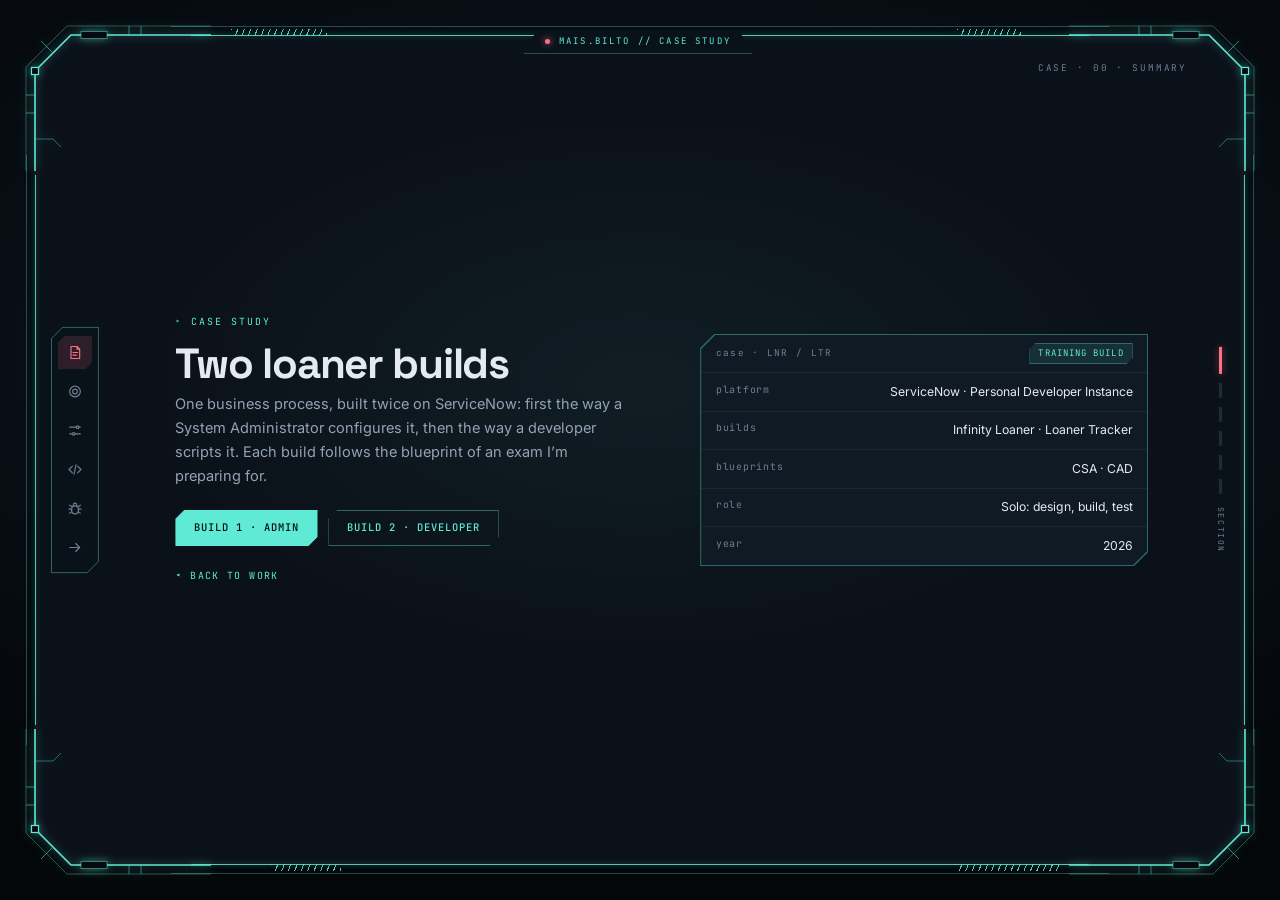
==== commit b7ab0b88: "Add client script to case study Add client script and device status next step" ====
--- a/projects/loaner-builds.html
+++ b/projects/loaner-builds.html
@@ -194,7 +194,27 @@
                 <img src="../assets/img/work/tracker-form.webp" alt="The Loaner Tracker form: loan reason Travel makes Return date mandatory, a blue message says the device already has one active loan, and a red message says the return date cannot be in the past" loading="lazy"></a>
             </div></figure>
             <figure class="shot wide" data-anim style="--i:4"><div class="fill">
-              <div class="shot-bar"><em>&#9656;</em>SCRIPT INCLUDE &middot; LoanerAjaxUtils &middot; CLIENT-CALLABLE</div>
+              <div class="shot-bar"><em>&#9656;</em>CLIENT &middot; CLIENT SCRIPT &middot; onChange ON DEVICE</div>
+<pre class="cs-code"><code><span class="k">function</span> onChange(control, oldValue, newValue, isLoading, isTemplate) {
+    g_form.hideFieldMsg(<span class="s">'device'</span>, <span class="k">true</span>);            <span class="c">// clear the last warning first</span>
+    <span class="k">if</span> (isLoading || newValue === <span class="s">''</span>) {
+        <span class="k">return</span>;
+    }
+
+    <span class="k">var</span> ga = <span class="k">new</span> <span class="k">GlideAjax</span>(<span class="s">'x_2103288_loaner_0.LoanerAjaxUtils'</span>);
+    ga.addParam(<span class="s">'sysparm_name'</span>, <span class="s">'getActiveLoanCount'</span>);
+    ga.addParam(<span class="s">'sysparm_device_id'</span>, newValue);
+    ga.addParam(<span class="s">'sysparm_current_id'</span>, g_form.getUniqueValue());
+    ga.getXMLAnswer(<span class="k">function</span>(answer) {             <span class="c">// runs when the server replies</span>
+        <span class="k">if</span> (parseInt(answer, 10) &gt; 0) {
+            g_form.showFieldMsg(<span class="s">'device'</span>,
+                <span class="s">'This device already has '</span> + answer + <span class="s">' active loan(s).'</span>, <span class="s">'info'</span>);
+        }
+    });
+}</code></pre>
+            </div></figure>
+            <figure class="shot wide" data-anim style="--i:5"><div class="fill">
+              <div class="shot-bar"><em>&#9656;</em>SERVER &middot; SCRIPT INCLUDE &middot; LoanerAjaxUtils &middot; CLIENT-CALLABLE</div>
 <pre class="cs-code"><code><span class="k">var</span> LoanerAjaxUtils = Class.create();
 LoanerAjaxUtils.prototype = Object.extendsObject(global.<span class="k">AbstractAjaxProcessor</span>, {
 
@@ -268,7 +288,7 @@
           <ul class="cs-next" data-anim style="--i:2">
             <li><p>The closed-request ACL blocks edits but not deletes. A matching delete rule would close that gap.</p></li>
             <li><p>State is not on the Infinity Loaner form, so a fulfiller has to use the board or the list to see it.</p></li>
-            <li><p>In Loaner Tracker the requester picks the device. In a real process the fulfiller would assign one from stock, and the &ldquo;already on loan&rdquo; check would protect them instead.</p></li>
+            <li><p>In Loaner Tracker the requester picks the device, and the form only warns when that device is tied to another open request. A real process would track each device&rsquo;s own status (In stock, On loan, In repair), update it when a loan starts and ends, and let the fulfiller assign only devices that are in stock.</p></li>
             <li><p>Most of Build 1 sits in the Default update set; only the last change was captured in a named one. Next time, a named update set from the first change.</p></li>
           </ul>
           <div class="acts" data-anim style="--i:3" ><a class="btn ghost" href="../index.html#work">&#9666; Back to work</a><a class="btn" href="../index.html#contact">Get in touch</a></div>
--- a/css/case.css
+++ b/css/case.css
@@ -14,7 +14,10 @@
     scroll-snap-align:none;scroll-snap-stop:normal;
     padding:var(--s7) var(--s7) var(--s7) var(--s5)}
   body.cs .card + .card{border-top:1px solid var(--line)}
-  body.cs .card-inner{max-width:min(64rem,74vw);max-height:none;overflow:visible}
+  body.cs .card-inner{max-height:none;overflow:visible}
+  /* the reading sections run narrower than the homepage; the opening section
+     keeps the homepage's width so the two heroes line up exactly */
+  body.cs .card:not(.cs-hero) .card-inner{max-width:min(64rem,74vw)}
 
   /* the opening section still fills the first screen, like the homepage hero */
   body.cs .cs-hero{min-height:100%;display:flex;align-items:center}
@@ -67,7 +70,10 @@
   /* ---------- code panel ---------- */
   body.cs .cs-code{margin:0;padding:var(--s4);overflow-x:auto;
     font-family:"JetBrains Mono",monospace;font-size:.72rem;line-height:1.7;color:var(--mut);
-    background:var(--panel2);tab-size:4}
+    background:var(--panel2);tab-size:4;
+    /* JetBrains Mono joins != into a single glyph; in code that reads as a
+       different operator, so ligatures are off here */
+    font-variant-ligatures:none}
   body.cs .cs-code code{background:none;padding:0;font-size:inherit;color:inherit}
   body.cs .cs-code .k{color:var(--hud)}          /* keywords and API names */
   body.cs .cs-code .s{color:var(--alert-hi)}     /* strings */
